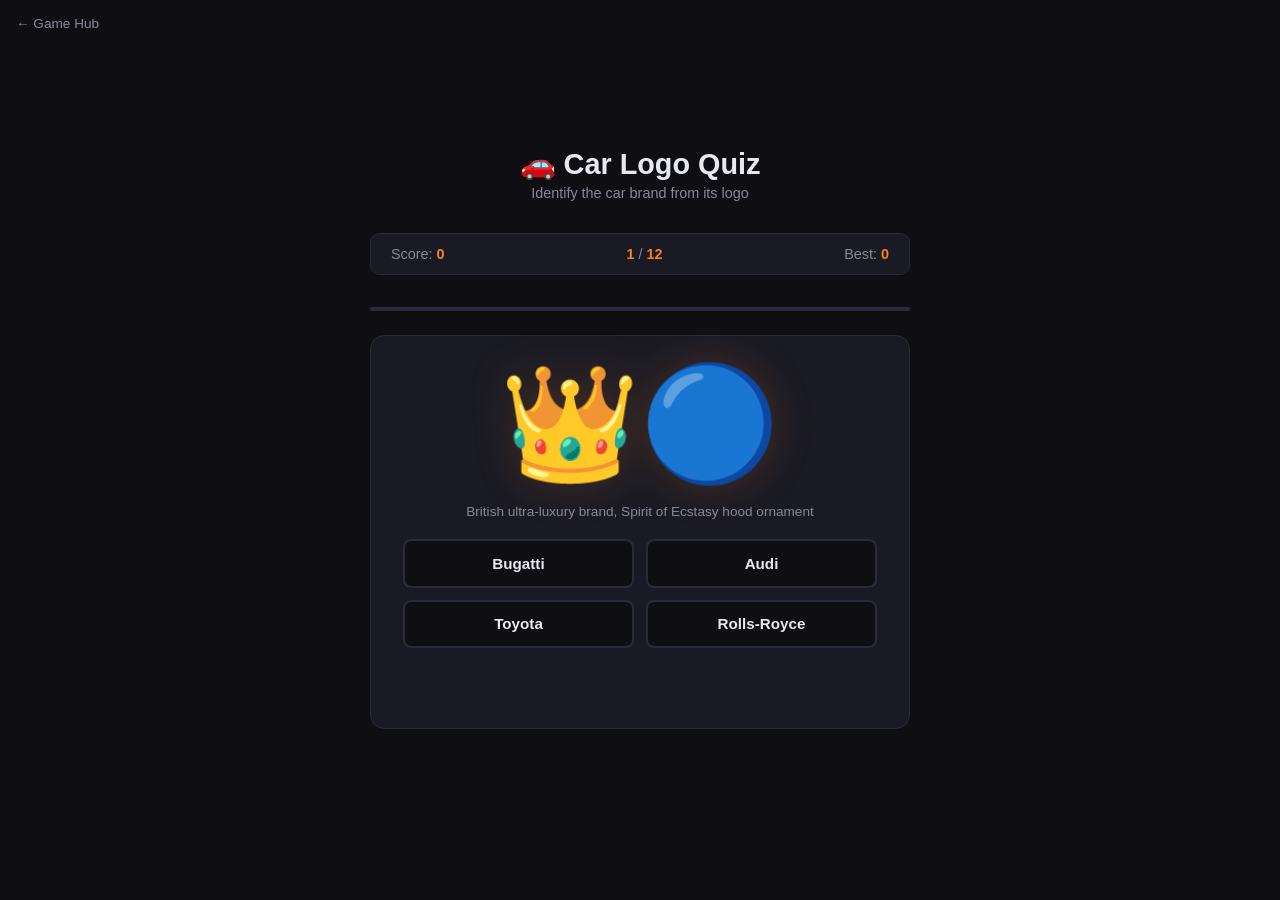
==== games/car-logo/public/index.html @ cc068f26 "Initial commit: game hub with 5 games + CI/CD" ====
<!DOCTYPE html>
<html lang="en">
<head>
  <meta charset="UTF-8" />
  <meta name="viewport" content="width=device-width, initial-scale=1.0" />
  <title>Car Logo Quiz</title>
  <style>
    *, *::before, *::after { box-sizing: border-box; margin: 0; padding: 0; }
    :root {
      --bg: #0f0f13; --surface: #1a1a24; --border: #2a2a3a;
      --accent: #f6821f; --text: #e8e8f0; --text-muted: #888899;
      --green: #22c55e; --red: #ef4444;
    }
    body { background: var(--bg); color: var(--text); font-family: -apple-system, BlinkMacSystemFont, "Segoe UI", Roboto, sans-serif; min-height: 100vh; display: flex; flex-direction: column; align-items: center; justify-content: center; padding: 1.5rem; }
    .back { position: fixed; top: 1rem; left: 1rem; color: var(--text-muted); text-decoration: none; font-size: 0.85rem; }
    .back:hover { color: var(--accent); }
    .game { width: 100%; max-width: 540px; text-align: center; }
    h1 { font-size: 1.8rem; font-weight: 800; margin-bottom: 0.25rem; }
    .subtitle { color: var(--text-muted); font-size: 0.9rem; margin-bottom: 2rem; }
    .score-bar { display: flex; justify-content: space-between; background: var(--surface); border: 1px solid var(--border); border-radius: 10px; padding: 0.75rem 1.25rem; margin-bottom: 2rem; font-size: 0.9rem; }
    .score-bar span { color: var(--text-muted); }
    .score-bar strong { color: var(--accent); }
    .card { background: var(--surface); border: 1px solid var(--border); border-radius: 14px; padding: 2rem; margin-bottom: 1.5rem; }
    .logo-box { font-size: 7rem; margin-bottom: 1.5rem; line-height: 1; user-select: none; filter: drop-shadow(0 0 20px rgba(246,130,31,0.2)); }
    .hint { font-size: 0.85rem; color: var(--text-muted); margin-bottom: 1.25rem; }
    .options { display: grid; grid-template-columns: 1fr 1fr; gap: 0.75rem; }
    .opt { background: var(--bg); border: 2px solid var(--border); border-radius: 8px; padding: 0.85rem; font-size: 0.95rem; font-weight: 600; cursor: pointer; transition: border-color 0.15s, background 0.15s, color 0.15s; color: var(--text); }
    .opt:hover:not(:disabled) { border-color: var(--accent); background: rgba(246,130,31,0.08); }
    .opt.correct { border-color: var(--green); background: rgba(34,197,94,0.12); color: var(--green); }
    .opt.wrong { border-color: var(--red); background: rgba(239,68,68,0.1); color: var(--red); }
    .opt:disabled { cursor: default; }
    .feedback { min-height: 2rem; font-size: 1rem; font-weight: 600; margin-top: 1rem; }
    .feedback.correct { color: var(--green); }
    .feedback.wrong { color: var(--red); }
    #game-over { display: none; }
    #game-over h2 { font-size: 2rem; margin-bottom: 0.5rem; }
    #game-over p { color: var(--text-muted); margin-bottom: 1.5rem; }
    #btn-restart { background: var(--accent); color: #fff; padding: 0.85rem 2rem; border-radius: 8px; border: none; font-size: 1rem; font-weight: 700; cursor: pointer; }
    .progress { height: 4px; background: var(--border); border-radius: 99px; margin-bottom: 1.5rem; }
    .progress-bar { height: 100%; background: var(--accent); border-radius: 99px; transition: width 0.3s ease; }
  </style>
</head>
<body>
  <a class="back" href="https://game-hub.kiishiogunbiyi.workers.dev">← Game Hub</a>

  <div class="game">
    <h1>🚗 Car Logo Quiz</h1>
    <p class="subtitle">Identify the car brand from its logo</p>

    <div class="score-bar">
      <span>Score: <strong id="score">0</strong></span>
      <span><strong id="qnum">1</strong> / <strong id="qtotal">12</strong></span>
      <span>Best: <strong id="best">0</strong></span>
    </div>

    <div class="progress"><div class="progress-bar" id="progress-bar" style="width:0%"></div></div>

    <div id="game-area">
      <div class="card">
        <div class="logo-box" id="logo"></div>
        <div class="hint" id="hint"></div>
        <div class="options" id="options"></div>
        <div class="feedback" id="feedback"></div>
      </div>
    </div>

    <div id="game-over">
      <h2>Quiz Done!</h2>
      <p id="final-score"></p>
      <button id="btn-restart">Play Again</button>
    </div>
  </div>

  <script>
    // Car logos represented as SVG-based Unicode + text combos
    // Using brand-appropriate emoji/text since we can't embed actual trademark logos
    const CARS = [
      { brand: "BMW", logo: "⚪🔵⚪", hint: "German luxury automaker known for the 'Ultimate Driving Machine'", founded: "1916, Germany" },
      { brand: "Ferrari", logo: "🐴🔴", hint: "Italian luxury sports car manufacturer, prancing horse emblem", founded: "1939, Italy" },
      { brand: "Lamborghini", logo: "🐂🟡", hint: "Italian supercar brand known for a raging bull symbol", founded: "1963, Italy" },
      { brand: "Porsche", logo: "🐴🖤", hint: "German sports car maker, horse on Stuttgart crest", founded: "1931, Germany" },
      { brand: "Ford", logo: "🔵〰️", hint: "American automaker, blue oval badge since 1927", founded: "1903, USA" },
      { brand: "Toyota", logo: "⭕⭕⭕", hint: "Japanese automaker with three overlapping ellipses logo", founded: "1937, Japan" },
      { brand: "Audi", logo: "⭕⭕⭕⭕", hint: "German brand with four interlocking rings representing four companies", founded: "1909, Germany" },
      { brand: "Mercedes-Benz", logo: "✨⭕", hint: "German luxury brand with the iconic three-pointed star", founded: "1926, Germany" },
      { brand: "Honda", logo: "🅗🔴", hint: "Japanese automaker, stylized H badge", founded: "1948, Japan" },
      { brand: "Chevrolet", logo: "➕🏁", hint: "American brand with a golden bowtie emblem", founded: "1911, USA" },
      { brand: "Rolls-Royce", logo: "👑🔵", hint: "British ultra-luxury brand, Spirit of Ecstasy hood ornament", founded: "1906, UK" },
      { brand: "Bugatti", logo: "🔴⚫🔷", hint: "French hypercar maker, oval badge with EB initials", founded: "1909, France" },
      { brand: "Tesla", logo: "⚡🔴", hint: "American EV maker, stylized T logo inspired by electric motor cross-section", founded: "2003, USA" },
      { brand: "Volkswagen", logo: "🔵V+W", hint: "German 'People's Car' brand, VW stacked in a circle", founded: "1937, Germany" },
      { brand: "Maserati", logo: "🔱🔵", hint: "Italian luxury brand with a trident symbol from Bologna's fountain", founded: "1914, Italy" },
      { brand: "Bentley", logo: "🅑🟤", hint: "British luxury brand, winged B badge", founded: "1919, UK" },
    ];

    const ROUND_SIZE = 12;
    let questions = [], current = 0, score = 0, best = parseInt(localStorage.getItem("car-best") || "0");

    function shuffle(arr) { return [...arr].sort(() => Math.random() - 0.5); }

    function getWrongOptions(correct, all) {
      return shuffle(all.filter(c => c.brand !== correct.brand)).slice(0, 3).map(c => c.brand);
    }

    function startGame() {
      questions = shuffle(CARS).slice(0, ROUND_SIZE);
      current = 0; score = 0;
      document.getElementById("qtotal").textContent = ROUND_SIZE;
      document.getElementById("best").textContent = best;
      document.getElementById("game-over").style.display = "none";
      document.getElementById("game-area").style.display = "block";
      loadQuestion();
    }

    function loadQuestion() {
      const q = questions[current];
      document.getElementById("qnum").textContent = current + 1;
      document.getElementById("score").textContent = score;
      document.getElementById("logo").textContent = q.logo;
      document.getElementById("hint").textContent = q.hint;
      document.getElementById("feedback").textContent = "";
      document.getElementById("feedback").className = "feedback";
      document.getElementById("progress-bar").style.width = `${(current / ROUND_SIZE) * 100}%`;

      const opts = shuffle([q.brand, ...getWrongOptions(q, CARS)]);
      const container = document.getElementById("options");
      container.innerHTML = "";
      opts.forEach(opt => {
        const btn = document.createElement("button");
        btn.className = "opt";
        btn.textContent = opt;
        btn.addEventListener("click", () => answer(btn, opt, q.brand));
        container.appendChild(btn);
      });
    }

    function answer(btn, chosen, correct) {
      document.querySelectorAll(".opt").forEach(b => b.disabled = true);
      const fb = document.getElementById("feedback");
      if (chosen === correct) {
        btn.classList.add("correct");
        score += 10;
        fb.textContent = "Correct!";
        fb.className = "feedback correct";
      } else {
        btn.classList.add("wrong");
        document.querySelectorAll(".opt").forEach(b => {
          if (b.textContent === correct) b.classList.add("correct");
        });
        fb.textContent = `Wrong. It's ${correct}.`;
        fb.className = "feedback wrong";
      }
      document.getElementById("score").textContent = score;
      setTimeout(next, 1600);
    }

    function next() {
      current++;
      if (current >= questions.length) {
        if (score > best) { best = score; localStorage.setItem("car-best", best); }
        document.getElementById("game-area").style.display = "none";
        document.getElementById("game-over").style.display = "block";
        document.getElementById("final-score").textContent = `You scored ${score} / ${ROUND_SIZE * 10}`;
        document.getElementById("progress-bar").style.width = "100%";
      } else {
        loadQuestion();
      }
    }

    document.getElementById("btn-restart").addEventListener("click", startGame);
    startGame();
  </script>
</body>
</html>
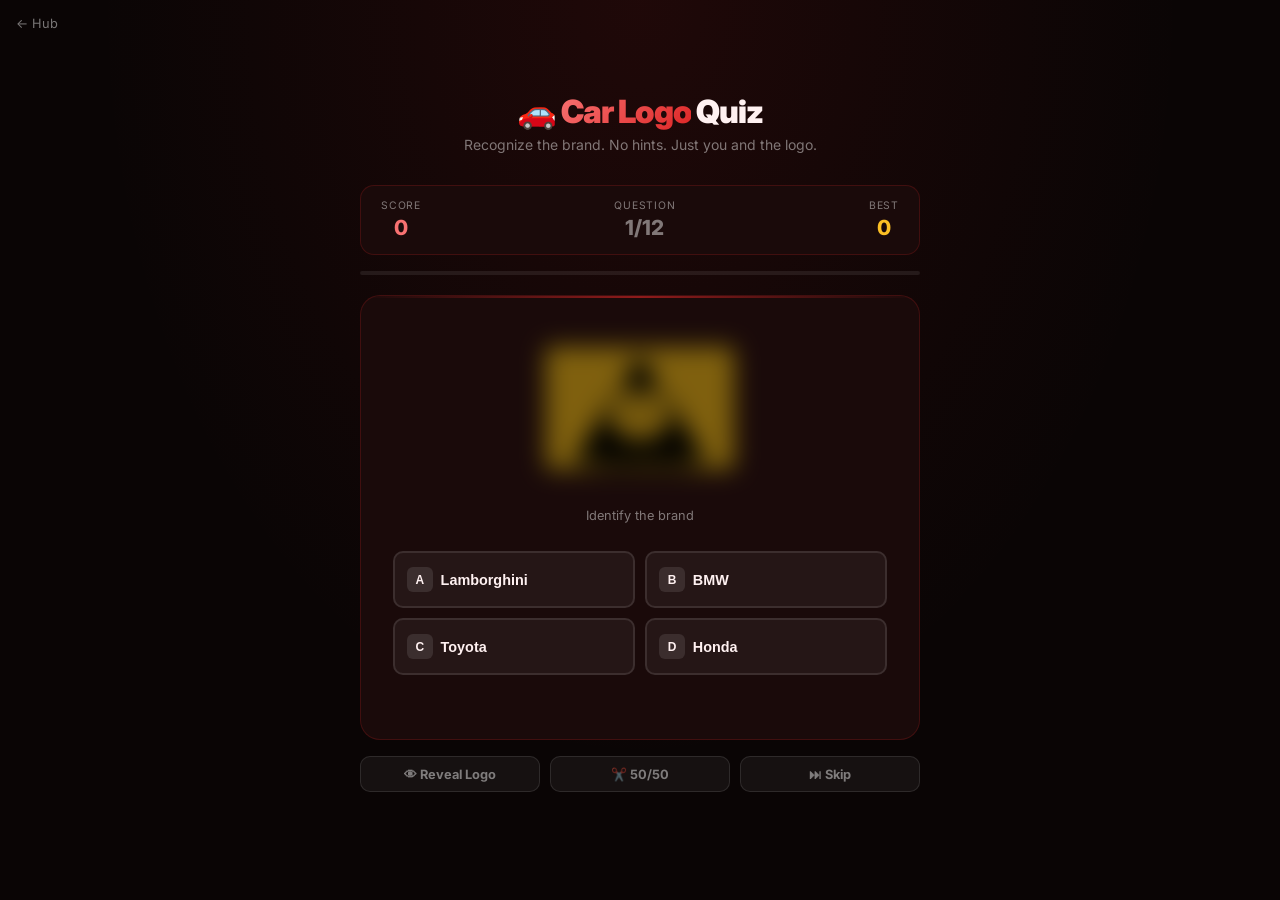
==== commit b764fce6: "Rebuild all games: vibrant themes, sounds, animations, personality" ====
--- a/games/car-logo/public/index.html
+++ b/games/car-logo/public/index.html
@@ -5,170 +5,572 @@
   <meta name="viewport" content="width=device-width, initial-scale=1.0" />
   <title>Car Logo Quiz</title>
   <style>
+    @import url('https://fonts.googleapis.com/css2?family=Inter:wght@400;600;700;900&display=swap');
     *, *::before, *::after { box-sizing: border-box; margin: 0; padding: 0; }
     :root {
-      --bg: #0f0f13; --surface: #1a1a24; --border: #2a2a3a;
-      --accent: #f6821f; --text: #e8e8f0; --text-muted: #888899;
-      --green: #22c55e; --red: #ef4444;
-    }
-    body { background: var(--bg); color: var(--text); font-family: -apple-system, BlinkMacSystemFont, "Segoe UI", Roboto, sans-serif; min-height: 100vh; display: flex; flex-direction: column; align-items: center; justify-content: center; padding: 1.5rem; }
-    .back { position: fixed; top: 1rem; left: 1rem; color: var(--text-muted); text-decoration: none; font-size: 0.85rem; }
-    .back:hover { color: var(--accent); }
-    .game { width: 100%; max-width: 540px; text-align: center; }
-    h1 { font-size: 1.8rem; font-weight: 800; margin-bottom: 0.25rem; }
-    .subtitle { color: var(--text-muted); font-size: 0.9rem; margin-bottom: 2rem; }
-    .score-bar { display: flex; justify-content: space-between; background: var(--surface); border: 1px solid var(--border); border-radius: 10px; padding: 0.75rem 1.25rem; margin-bottom: 2rem; font-size: 0.9rem; }
-    .score-bar span { color: var(--text-muted); }
-    .score-bar strong { color: var(--accent); }
-    .card { background: var(--surface); border: 1px solid var(--border); border-radius: 14px; padding: 2rem; margin-bottom: 1.5rem; }
-    .logo-box { font-size: 7rem; margin-bottom: 1.5rem; line-height: 1; user-select: none; filter: drop-shadow(0 0 20px rgba(246,130,31,0.2)); }
-    .hint { font-size: 0.85rem; color: var(--text-muted); margin-bottom: 1.25rem; }
-    .options { display: grid; grid-template-columns: 1fr 1fr; gap: 0.75rem; }
-    .opt { background: var(--bg); border: 2px solid var(--border); border-radius: 8px; padding: 0.85rem; font-size: 0.95rem; font-weight: 600; cursor: pointer; transition: border-color 0.15s, background 0.15s, color 0.15s; color: var(--text); }
-    .opt:hover:not(:disabled) { border-color: var(--accent); background: rgba(246,130,31,0.08); }
-    .opt.correct { border-color: var(--green); background: rgba(34,197,94,0.12); color: var(--green); }
-    .opt.wrong { border-color: var(--red); background: rgba(239,68,68,0.1); color: var(--red); }
-    .opt:disabled { cursor: default; }
-    .feedback { min-height: 2rem; font-size: 1rem; font-weight: 600; margin-top: 1rem; }
-    .feedback.correct { color: var(--green); }
-    .feedback.wrong { color: var(--red); }
-    #game-over { display: none; }
-    #game-over h2 { font-size: 2rem; margin-bottom: 0.5rem; }
-    #game-over p { color: var(--text-muted); margin-bottom: 1.5rem; }
-    #btn-restart { background: var(--accent); color: #fff; padding: 0.85rem 2rem; border-radius: 8px; border: none; font-size: 1rem; font-weight: 700; cursor: pointer; }
-    .progress { height: 4px; background: var(--border); border-radius: 99px; margin-bottom: 1.5rem; }
-    .progress-bar { height: 100%; background: var(--accent); border-radius: 99px; transition: width 0.3s ease; }
+      --bg: #0a0505; --surface: #1a0a0a; --border: rgba(220,38,38,0.2);
+      --accent: #dc2626; --accent2: #f87171;
+      --text: #fff1f1; --muted: rgba(255,255,255,0.45);
+      --green: #22c55e; --red: #f43f5e; --yellow: #fbbf24;
+    }
+    body {
+      background: var(--bg);
+      color: var(--text);
+      font-family: 'Inter', sans-serif;
+      min-height: 100vh;
+      display: flex; flex-direction: column; align-items: center; justify-content: center;
+      padding: 1.5rem;
+      background-image: radial-gradient(ellipse at top, rgba(220,38,38,0.1) 0%, transparent 60%);
+    }
+    .back { position:fixed;top:1rem;left:1rem;color:var(--muted);text-decoration:none;font-size:0.8rem;transition:color 0.15s; }
+    .back:hover { color:var(--accent2); }
+
+    .game { width:100%; max-width:560px; }
+    .header { text-align:center; margin-bottom:2rem; }
+    .header h1 { font-size:2rem; font-weight:900; letter-spacing:-0.03em; }
+    .header h1 span { background:linear-gradient(135deg,#f87171,#dc2626); -webkit-background-clip:text; -webkit-text-fill-color:transparent; background-clip:text; }
+    .header p { color:var(--muted); font-size:0.875rem; margin-top:0.3rem; }
+
+    .hud {
+      display:flex; justify-content:space-between;
+      background:var(--surface); border:1px solid var(--border);
+      border-radius:14px; padding:0.85rem 1.25rem; margin-bottom:1rem;
+    }
+    .hud-item { text-align:center; }
+    .hud-label { font-size:0.65rem; text-transform:uppercase; letter-spacing:0.08em; color:var(--muted); margin-bottom:0.2rem; }
+    .hud-val { font-size:1.3rem; font-weight:800; }
+
+    .progress-wrap { height:4px; background:rgba(255,255,255,0.08); border-radius:99px; margin-bottom:1.25rem; overflow:hidden; }
+    .progress-fill { height:100%; background:linear-gradient(90deg,var(--accent),#f97316); border-radius:99px; transition:width 0.4s ease; }
+
+    /* Logo card */
+    .logo-card {
+      background:var(--surface); border:1px solid var(--border);
+      border-radius:20px; padding:2rem; margin-bottom:1rem;
+      position:relative; overflow:hidden;
+      transition:border-color 0.3s;
+    }
+    .logo-card::before {
+      content:''; position:absolute; top:0;left:0;right:0;height:2px;
+      background:linear-gradient(90deg,transparent,var(--accent),transparent); opacity:0.6;
+    }
+    .logo-card.correct-flash { animation:cFlash 0.5s ease; border-color:var(--green); }
+    .logo-card.wrong-flash { animation:shake 0.45s cubic-bezier(0.36,0.07,0.19,0.97); border-color:var(--red); }
+    @keyframes cFlash { 0%{background:var(--surface)} 40%{background:rgba(34,197,94,0.15)} 100%{background:var(--surface)} }
+    @keyframes shake { 0%,100%{transform:translateX(0)} 15%{transform:translateX(-8px)} 30%{transform:translateX(8px)} 45%{transform:translateX(-6px)} 60%{transform:translateX(6px)} 75%{transform:translateX(-3px)} 90%{transform:translateX(3px)} }
+
+    .logo-display {
+      display:flex; align-items:center; justify-content:center;
+      height:160px; margin-bottom:1.25rem;
+    }
+    .logo-display svg { width:auto; height:100%; max-width:200px; transition:filter 0.3s; }
+    .logo-display.blurred svg { filter:blur(12px) brightness(0.6); }
+
+    .brand-hint { text-align:center; font-size:0.8rem; color:var(--muted); margin-bottom:1.5rem; min-height:1.2rem; }
+
+    .options { display:grid; grid-template-columns:1fr 1fr; gap:0.65rem; }
+    .opt {
+      background:rgba(255,255,255,0.05); border:2px solid rgba(255,255,255,0.1);
+      border-radius:10px; padding:0.85rem 0.75rem;
+      font-size:0.9rem; font-weight:700;
+      cursor:pointer; color:var(--text);
+      transition:all 0.15s; text-align:left;
+      display:flex; align-items:center; gap:0.5rem;
+    }
+    .opt:hover:not(:disabled) { border-color:var(--accent); background:rgba(220,38,38,0.1); transform:translateY(-1px); }
+    .opt.correct { border-color:var(--green); background:rgba(34,197,94,0.12); color:var(--green); animation:popIn 0.25s cubic-bezier(0.34,1.56,0.64,1); }
+    .opt.wrong { border-color:var(--red); background:rgba(244,63,94,0.1); color:var(--red); }
+    .opt:disabled { cursor:default; }
+    .opt-letter { width:1.6rem; height:1.6rem; border-radius:6px; background:rgba(255,255,255,0.1); display:flex; align-items:center; justify-content:center; font-size:0.75rem; font-weight:800; flex-shrink:0; }
+    @keyframes popIn { 0%{transform:scale(0.9)} 100%{transform:scale(1)} }
+
+    .feedback { min-height:2rem; text-align:center; font-size:0.9rem; font-weight:700; padding:0.5rem 0; }
+    .feedback.good { color:var(--green); }
+    .feedback.bad { color:var(--red); }
+
+    /* lifelines */
+    .lifelines { display:flex; gap:0.65rem; margin-bottom:1rem; }
+    .lifeline-btn {
+      flex:1; padding:0.6rem; border-radius:10px;
+      border:1px solid rgba(255,255,255,0.1); background:rgba(255,255,255,0.05);
+      color:var(--muted); font-size:0.8rem; font-weight:700; cursor:pointer;
+      transition:all 0.15s; font-family:'Inter',sans-serif;
+    }
+    .lifeline-btn:hover:not(:disabled) { border-color:rgba(255,255,255,0.3); color:var(--text); }
+    .lifeline-btn:disabled { opacity:0.35; cursor:default; }
+
+    /* game over */
+    #screen-over { display:none; text-align:center; }
+    .over-emoji { font-size:4rem; margin-bottom:0.75rem; animation:popIn 0.4s cubic-bezier(0.34,1.56,0.64,1); }
+    .over-title { font-size:2.2rem; font-weight:900; letter-spacing:-0.03em; margin-bottom:0.5rem; }
+    .over-sub { color:var(--muted); margin-bottom:2rem; font-size:0.9rem; }
+    .result-chips { display:flex; gap:0.75rem; justify-content:center; margin-bottom:2rem; }
+    .chip { background:var(--surface); border:1px solid var(--border); border-radius:12px; padding:1rem 1.5rem; text-align:center; }
+    .chip-val { font-size:2rem; font-weight:900; color:var(--accent2); }
+    .chip-label { font-size:0.7rem; color:var(--muted); text-transform:uppercase; letter-spacing:0.07em; margin-top:0.2rem; }
+    .btn-row { display:flex; gap:0.75rem; max-width:320px; margin:0 auto; }
+    .btn { flex:1; padding:0.9rem; border-radius:10px; border:none; font-size:0.9rem; font-weight:700; cursor:pointer; font-family:'Inter',sans-serif; transition:all 0.15s; }
+    .btn-primary { background:linear-gradient(135deg,#b91c1c,#dc2626); color:#fff; }
+    .btn-primary:hover { box-shadow:0 4px 20px rgba(220,38,38,0.5); }
+    .btn-secondary { background:rgba(255,255,255,0.07); color:var(--muted); border:1px solid rgba(255,255,255,0.1); }
+
+    #confetti-canvas { position:fixed; inset:0; pointer-events:none; z-index:100; }
   </style>
 </head>
 <body>
-  <a class="back" href="https://game-hub.kiishiogunbiyi.workers.dev">← Game Hub</a>
+  <a class="back" href="https://game-hub.kiishiogunbiyi.workers.dev">← Hub</a>
+  <canvas id="confetti-canvas"></canvas>
 
   <div class="game">
-    <h1>🚗 Car Logo Quiz</h1>
-    <p class="subtitle">Identify the car brand from its logo</p>
-
-    <div class="score-bar">
-      <span>Score: <strong id="score">0</strong></span>
-      <span><strong id="qnum">1</strong> / <strong id="qtotal">12</strong></span>
-      <span>Best: <strong id="best">0</strong></span>
+    <div class="header">
+      <h1>🚗 <span>Car Logo</span> Quiz</h1>
+      <p>Recognize the brand. No hints. Just you and the logo.</p>
     </div>
 
-    <div class="progress"><div class="progress-bar" id="progress-bar" style="width:0%"></div></div>
-
-    <div id="game-area">
-      <div class="card">
-        <div class="logo-box" id="logo"></div>
-        <div class="hint" id="hint"></div>
+    <div id="screen-game">
+      <div class="hud">
+        <div class="hud-item"><div class="hud-label">Score</div><div class="hud-val" id="score" style="color:#f87171">0</div></div>
+        <div class="hud-item"><div class="hud-label">Question</div><div class="hud-val" id="qnum" style="color:var(--muted)">1/12</div></div>
+        <div class="hud-item"><div class="hud-label">Best</div><div class="hud-val" id="best" style="color:var(--yellow)">0</div></div>
+      </div>
+
+      <div class="progress-wrap"><div class="progress-fill" id="prog" style="width:0%"></div></div>
+
+      <div class="logo-card" id="logo-card">
+        <div class="logo-display blurred" id="logo-display"></div>
+        <div class="brand-hint" id="brand-hint">Identify the brand</div>
         <div class="options" id="options"></div>
         <div class="feedback" id="feedback"></div>
       </div>
+
+      <div class="lifelines">
+        <button class="lifeline-btn" id="ll-reveal">👁 Reveal Logo</button>
+        <button class="lifeline-btn" id="ll-fifty">✂️ 50/50</button>
+        <button class="lifeline-btn" id="ll-skip">⏭ Skip</button>
+      </div>
     </div>
 
-    <div id="game-over">
-      <h2>Quiz Done!</h2>
-      <p id="final-score"></p>
-      <button id="btn-restart">Play Again</button>
+    <div id="screen-over">
+      <div class="over-emoji" id="over-emoji">🏁</div>
+      <div class="over-title" id="over-title">Race over!</div>
+      <div class="over-sub" id="over-sub"></div>
+      <div class="result-chips">
+        <div class="chip"><div class="chip-val" id="res-score">0</div><div class="chip-label">Score</div></div>
+        <div class="chip"><div class="chip-val" id="res-correct">0</div><div class="chip-label">Correct</div></div>
+        <div class="chip"><div class="chip-val" id="res-best">0</div><div class="chip-label">Best</div></div>
+      </div>
+      <div class="btn-row">
+        <button class="btn btn-secondary" onclick="location.href='https://game-hub.kiishiogunbiyi.workers.dev'">← Hub</button>
+        <button class="btn btn-primary" id="btn-restart">Play Again</button>
+      </div>
     </div>
   </div>
 
-  <script>
-    // Car logos represented as SVG-based Unicode + text combos
-    // Using brand-appropriate emoji/text since we can't embed actual trademark logos
-    const CARS = [
-      { brand: "BMW", logo: "⚪🔵⚪", hint: "German luxury automaker known for the 'Ultimate Driving Machine'", founded: "1916, Germany" },
-      { brand: "Ferrari", logo: "🐴🔴", hint: "Italian luxury sports car manufacturer, prancing horse emblem", founded: "1939, Italy" },
-      { brand: "Lamborghini", logo: "🐂🟡", hint: "Italian supercar brand known for a raging bull symbol", founded: "1963, Italy" },
-      { brand: "Porsche", logo: "🐴🖤", hint: "German sports car maker, horse on Stuttgart crest", founded: "1931, Germany" },
-      { brand: "Ford", logo: "🔵〰️", hint: "American automaker, blue oval badge since 1927", founded: "1903, USA" },
-      { brand: "Toyota", logo: "⭕⭕⭕", hint: "Japanese automaker with three overlapping ellipses logo", founded: "1937, Japan" },
-      { brand: "Audi", logo: "⭕⭕⭕⭕", hint: "German brand with four interlocking rings representing four companies", founded: "1909, Germany" },
-      { brand: "Mercedes-Benz", logo: "✨⭕", hint: "German luxury brand with the iconic three-pointed star", founded: "1926, Germany" },
-      { brand: "Honda", logo: "🅗🔴", hint: "Japanese automaker, stylized H badge", founded: "1948, Japan" },
-      { brand: "Chevrolet", logo: "➕🏁", hint: "American brand with a golden bowtie emblem", founded: "1911, USA" },
-      { brand: "Rolls-Royce", logo: "👑🔵", hint: "British ultra-luxury brand, Spirit of Ecstasy hood ornament", founded: "1906, UK" },
-      { brand: "Bugatti", logo: "🔴⚫🔷", hint: "French hypercar maker, oval badge with EB initials", founded: "1909, France" },
-      { brand: "Tesla", logo: "⚡🔴", hint: "American EV maker, stylized T logo inspired by electric motor cross-section", founded: "2003, USA" },
-      { brand: "Volkswagen", logo: "🔵V+W", hint: "German 'People's Car' brand, VW stacked in a circle", founded: "1937, Germany" },
-      { brand: "Maserati", logo: "🔱🔵", hint: "Italian luxury brand with a trident symbol from Bologna's fountain", founded: "1914, Italy" },
-      { brand: "Bentley", logo: "🅑🟤", hint: "British luxury brand, winged B badge", founded: "1919, UK" },
-    ];
-
-    const ROUND_SIZE = 12;
-    let questions = [], current = 0, score = 0, best = parseInt(localStorage.getItem("car-best") || "0");
-
-    function shuffle(arr) { return [...arr].sort(() => Math.random() - 0.5); }
-
-    function getWrongOptions(correct, all) {
-      return shuffle(all.filter(c => c.brand !== correct.brand)).slice(0, 3).map(c => c.brand);
-    }
-
-    function startGame() {
-      questions = shuffle(CARS).slice(0, ROUND_SIZE);
-      current = 0; score = 0;
-      document.getElementById("qtotal").textContent = ROUND_SIZE;
-      document.getElementById("best").textContent = best;
-      document.getElementById("game-over").style.display = "none";
-      document.getElementById("game-area").style.display = "block";
-      loadQuestion();
-    }
-
-    function loadQuestion() {
-      const q = questions[current];
-      document.getElementById("qnum").textContent = current + 1;
-      document.getElementById("score").textContent = score;
-      document.getElementById("logo").textContent = q.logo;
-      document.getElementById("hint").textContent = q.hint;
-      document.getElementById("feedback").textContent = "";
-      document.getElementById("feedback").className = "feedback";
-      document.getElementById("progress-bar").style.width = `${(current / ROUND_SIZE) * 100}%`;
-
-      const opts = shuffle([q.brand, ...getWrongOptions(q, CARS)]);
-      const container = document.getElementById("options");
-      container.innerHTML = "";
-      opts.forEach(opt => {
-        const btn = document.createElement("button");
-        btn.className = "opt";
-        btn.textContent = opt;
-        btn.addEventListener("click", () => answer(btn, opt, q.brand));
-        container.appendChild(btn);
-      });
-    }
-
-    function answer(btn, chosen, correct) {
-      document.querySelectorAll(".opt").forEach(b => b.disabled = true);
-      const fb = document.getElementById("feedback");
-      if (chosen === correct) {
-        btn.classList.add("correct");
-        score += 10;
-        fb.textContent = "Correct!";
-        fb.className = "feedback correct";
-      } else {
-        btn.classList.add("wrong");
-        document.querySelectorAll(".opt").forEach(b => {
-          if (b.textContent === correct) b.classList.add("correct");
-        });
-        fb.textContent = `Wrong. It's ${correct}.`;
-        fb.className = "feedback wrong";
-      }
-      document.getElementById("score").textContent = score;
-      setTimeout(next, 1600);
-    }
-
-    function next() {
-      current++;
-      if (current >= questions.length) {
-        if (score > best) { best = score; localStorage.setItem("car-best", best); }
-        document.getElementById("game-area").style.display = "none";
-        document.getElementById("game-over").style.display = "block";
-        document.getElementById("final-score").textContent = `You scored ${score} / ${ROUND_SIZE * 10}`;
-        document.getElementById("progress-bar").style.width = "100%";
-      } else {
-        loadQuestion();
-      }
-    }
-
-    document.getElementById("btn-restart").addEventListener("click", startGame);
-    startGame();
-  </script>
+<script>
+// ── AUDIO ──────────────────────────────────────────────────────────────────
+const AC = new (window.AudioContext || window.webkitAudioContext)();
+function playTone(f,t,d,v=0.3,delay=0){const o=AC.createOscillator(),g=AC.createGain();o.connect(g);g.connect(AC.destination);o.type=t;o.frequency.value=f;g.gain.setValueAtTime(v,AC.currentTime+delay);g.gain.exponentialRampToValueAtTime(0.001,AC.currentTime+delay+d);o.start(AC.currentTime+delay);o.stop(AC.currentTime+delay+d+0.05);}
+function sfxCorrect(){playTone(523,'sine',0.1,0.3);playTone(659,'sine',0.1,0.3,0.1);playTone(784,'sine',0.18,0.3,0.2);}
+function sfxWrong(){playTone(200,'sawtooth',0.15,0.25);playTone(150,'sawtooth',0.2,0.2,0.15);}
+function sfxWin(){[523,659,784,1047].forEach((f,i)=>playTone(f,'sine',0.15,0.25,i*0.1));}
+
+// ── CONFETTI ───────────────────────────────────────────────────────────────
+const canvas=document.getElementById('confetti-canvas');const ctx=canvas.getContext('2d');let particles=[];
+function launchConfetti(){canvas.width=window.innerWidth;canvas.height=window.innerHeight;for(let i=0;i<120;i++){particles.push({x:Math.random()*canvas.width,y:-10,vx:(Math.random()-0.5)*6,vy:Math.random()*4+2,w:Math.random()*10+4,h:Math.random()*5+3,rot:Math.random()*360,vr:(Math.random()-0.5)*8,color:['#dc2626','#f87171','#22c55e','#fbbf24','#38bdf8','#a78bfa'][Math.floor(Math.random()*6)],alpha:1});}requestAnimationFrame(animateConfetti);}
+function animateConfetti(){ctx.clearRect(0,0,canvas.width,canvas.height);particles=particles.filter(p=>p.alpha>0.05);particles.forEach(p=>{p.x+=p.vx;p.y+=p.vy;p.rot+=p.vr;if(p.y>canvas.height*0.7)p.alpha-=0.02;ctx.save();ctx.translate(p.x,p.y);ctx.rotate(p.rot*Math.PI/180);ctx.globalAlpha=p.alpha;ctx.fillStyle=p.color;ctx.fillRect(-p.w/2,-p.h/2,p.w,p.h);ctx.restore();});if(particles.length)requestAnimationFrame(animateConfetti);}
+
+// ── CAR LOGOS (inline SVG) ──────────────────────────────────────────────────
+const CARS = [
+  {
+    brand: "BMW",
+    hint: "German luxury automaker — 'Bayerische Motoren Werke'",
+    founded: "1916, Munich",
+    svg: `<svg viewBox="0 0 100 100" xmlns="http://www.w3.org/2000/svg">
+      <circle cx="50" cy="50" r="48" fill="#fff" stroke="#1c1c1c" stroke-width="3"/>
+      <circle cx="50" cy="50" r="40" fill="#1c1c1c"/>
+      <path d="M50 10 A40 40 0 0 1 90 50 L50 50 Z" fill="#fff"/>
+      <path d="M50 50 A40 40 0 0 1 10 50 L50 50 Z" fill="#fff"/>
+      <path d="M50 10 A40 40 0 0 1 90 50 L50 50 Z" fill="#0166b2"/>
+      <path d="M50 90 A40 40 0 0 1 10 50 L50 50 Z" fill="#0166b2"/>
+      <circle cx="50" cy="50" r="16" fill="#1c1c1c" stroke="#fff" stroke-width="2"/>
+      <text x="50" y="55" text-anchor="middle" font-family="Arial" font-weight="900" font-size="11" fill="#fff">BMW</text>
+    </svg>`
+  },
+  {
+    brand: "Ferrari",
+    hint: "Italian supercar brand — prancing horse on yellow shield",
+    founded: "1939, Maranello",
+    svg: `<svg viewBox="0 0 100 120" xmlns="http://www.w3.org/2000/svg">
+      <rect x="5" y="5" width="90" height="110" rx="8" fill="#d62f22"/>
+      <rect x="5" y="5" width="90" height="30" rx="8" fill="#FFCC00"/>
+      <rect x="5" y="25" width="90" height="10" fill="#FFCC00"/>
+      <text x="50" y="28" text-anchor="middle" font-family="Arial" font-weight="900" font-size="14" fill="#000">FERRARI</text>
+      <!-- Horse body -->
+      <path d="M50 50 C40 48 35 55 36 62 C37 68 42 70 46 68 C44 72 42 80 45 85 C47 88 53 88 55 85 C58 80 56 72 54 68 C58 70 63 68 64 62 C65 55 60 48 50 50Z" fill="#000"/>
+      <!-- Horse legs -->
+      <line x1="44" y1="82" x2="42" y2="95" stroke="#000" stroke-width="3" stroke-linecap="round"/>
+      <line x1="48" y1="84" x2="47" y2="97" stroke="#000" stroke-width="3" stroke-linecap="round"/>
+      <line x1="52" y1="84" x2="53" y2="97" stroke="#000" stroke-width="3" stroke-linecap="round"/>
+      <line x1="56" y1="82" x2="58" y2="95" stroke="#000" stroke-width="3" stroke-linecap="round"/>
+      <!-- Horse head/neck -->
+      <ellipse cx="50" cy="45" rx="7" ry="9" fill="#000"/>
+      <ellipse cx="54" cy="38" rx="4" ry="6" fill="#000" transform="rotate(-15 54 38)"/>
+    </svg>`
+  },
+  {
+    brand: "Lamborghini",
+    hint: "Italian supercar — raging bull badge",
+    founded: "1963, Sant'Agata Bolognese",
+    svg: `<svg viewBox="0 0 120 80" xmlns="http://www.w3.org/2000/svg">
+      <rect x="2" y="2" width="116" height="76" rx="4" fill="#D4A017" stroke="#000" stroke-width="2"/>
+      <polygon points="60,8 100,72 20,72" fill="#000"/>
+      <!-- Bull silhouette -->
+      <ellipse cx="60" cy="45" rx="18" ry="14" fill="#D4A017"/>
+      <ellipse cx="60" cy="38" rx="10" ry="8" fill="#D4A017"/>
+      <!-- horns -->
+      <path d="M50 36 C44 28 42 22 46 20 C48 19 50 22 52 30Z" fill="#D4A017"/>
+      <path d="M70 36 C76 28 78 22 74 20 C72 19 70 22 68 30Z" fill="#D4A017"/>
+      <!-- eyes -->
+      <circle cx="56" cy="37" r="2" fill="#D4A017"/>
+      <circle cx="64" cy="37" r="2" fill="#D4A017"/>
+      <!-- nose -->
+      <ellipse cx="60" cy="42" rx="5" ry="3.5" fill="#8B6914"/>
+      <circle cx="58" cy="42" r="1.5" fill="#4a3800"/>
+      <circle cx="62" cy="42" r="1.5" fill="#4a3800"/>
+      <text x="60" y="76" text-anchor="middle" font-family="Arial" font-weight="900" font-size="8" fill="#000">LAMBORGHINI</text>
+    </svg>`
+  },
+  {
+    brand: "Mercedes-Benz",
+    hint: "German luxury brand — three-pointed star in a circle",
+    founded: "1926, Stuttgart",
+    svg: `<svg viewBox="0 0 100 100" xmlns="http://www.w3.org/2000/svg">
+      <circle cx="50" cy="50" r="46" fill="#fff" stroke="#c0c0c0" stroke-width="2"/>
+      <circle cx="50" cy="50" r="40" fill="#fff" stroke="#888" stroke-width="1.5"/>
+      <!-- 3-pointed star -->
+      <polygon points="50,12 56,42 88,50 56,58 50,88 44,58 12,50 44,42" fill="#1c1c1c"/>
+      <!-- refine to 3 points -->
+      <path d="M50 14 L54 44 L80 60 L50 50 L20 60 L46 44 Z" fill="#1c1c1c"/>
+      <path d="M50 14 L50 50 M80 60 L50 50 M20 60 L50 50" stroke="#1c1c1c" stroke-width="6" stroke-linecap="round"/>
+      <circle cx="50" cy="50" r="6" fill="#fff" stroke="#1c1c1c" stroke-width="2"/>
+    </svg>`
+  },
+  {
+    brand: "Toyota",
+    hint: "Japanese giant — three overlapping ellipses",
+    founded: "1937, Japan",
+    svg: `<svg viewBox="0 0 160 80" xmlns="http://www.w3.org/2000/svg">
+      <rect width="160" height="80" fill="#EB0A1E"/>
+      <!-- Outer ellipse (body) -->
+      <ellipse cx="80" cy="40" rx="55" ry="28" fill="none" stroke="#fff" stroke-width="5"/>
+      <!-- Inner ellipse (crosspiece) -->
+      <ellipse cx="80" cy="40" rx="33" ry="16" fill="none" stroke="#fff" stroke-width="5"/>
+      <!-- Vertical ellipse -->
+      <ellipse cx="80" cy="40" rx="14" ry="28" fill="none" stroke="#fff" stroke-width="5"/>
+    </svg>`
+  },
+  {
+    brand: "Audi",
+    hint: "German brand — four interlocking rings representing four companies",
+    founded: "1909, Germany",
+    svg: `<svg viewBox="0 0 200 70" xmlns="http://www.w3.org/2000/svg">
+      <rect width="200" height="70" fill="#1c1c1c"/>
+      <circle cx="40" cy="35" r="25" fill="none" stroke="#fff" stroke-width="5"/>
+      <circle cx="80" cy="35" r="25" fill="none" stroke="#fff" stroke-width="5"/>
+      <circle cx="120" cy="35" r="25" fill="none" stroke="#fff" stroke-width="5"/>
+      <circle cx="160" cy="35" r="25" fill="none" stroke="#fff" stroke-width="5"/>
+    </svg>`
+  },
+  {
+    brand: "Porsche",
+    hint: "German sports car — horse on a striped crest",
+    founded: "1931, Stuttgart",
+    svg: `<svg viewBox="0 0 100 120" xmlns="http://www.w3.org/2000/svg">
+      <!-- Shield shape -->
+      <path d="M10 10 H90 V80 L50 115 L10 80 Z" fill="#1c1c1c" stroke="#c8a951" stroke-width="2"/>
+      <!-- Top band -->
+      <rect x="10" y="10" width="80" height="22" fill="#c8a951"/>
+      <!-- Left/right black bands -->
+      <rect x="10" y="32" width="20" height="28" fill="#1c1c1c"/>
+      <rect x="70" y="32" width="20" height="28" fill="#1c1c1c"/>
+      <!-- Center shield with antlers -->
+      <rect x="30" y="32" width="40" height="48" rx="3" fill="#c8a951"/>
+      <!-- Horse silhouette (simple) -->
+      <path d="M50 42 C45 40 40 45 41 52 C42 57 46 59 49 57 L48 68 L52 68 L51 57 C54 59 58 57 59 52 C60 45 55 40 50 42Z" fill="#1c1c1c"/>
+      <text x="50" y="110" text-anchor="middle" font-family="Arial" font-weight="900" font-size="9" fill="#c8a951">PORSCHE</text>
+    </svg>`
+  },
+  {
+    brand: "Ford",
+    hint: "American icon — blue oval, script lettering since 1927",
+    founded: "1903, Detroit",
+    svg: `<svg viewBox="0 0 160 80" xmlns="http://www.w3.org/2000/svg">
+      <ellipse cx="80" cy="40" rx="75" ry="36" fill="#003591"/>
+      <ellipse cx="80" cy="40" rx="68" ry="29" fill="none" stroke="#fff" stroke-width="2"/>
+      <text x="80" y="52" text-anchor="middle" font-family="Georgia, serif" font-style="italic" font-weight="700" font-size="36" fill="#fff">Ford</text>
+    </svg>`
+  },
+  {
+    brand: "Chevrolet",
+    hint: "American brand — golden bowtie badge since 1913",
+    founded: "1911, Detroit",
+    svg: `<svg viewBox="0 0 160 80" xmlns="http://www.w3.org/2000/svg">
+      <rect width="160" height="80" fill="#1c1c1c"/>
+      <!-- Bowtie shape -->
+      <path d="M10 25 H58 V15 H102 V25 H150 V55 H102 V65 H58 V55 H10 Z" fill="#D4A017" stroke="#fff" stroke-width="1"/>
+      <rect x="58" y="25" width="44" height="30" fill="#1c1c1c"/>
+    </svg>`
+  },
+  {
+    brand: "Tesla",
+    hint: "American EV pioneer — T inspired by electric motor cross-section",
+    founded: "2003, California",
+    svg: `<svg viewBox="0 0 100 120" xmlns="http://www.w3.org/2000/svg">
+      <rect width="100" height="120" fill="#cc0000"/>
+      <!-- Tesla T -->
+      <path d="M20 25 H80 V38 H57 V95 H43 V38 H20 Z" fill="#fff"/>
+      <!-- Top arc detail -->
+      <path d="M20 25 Q50 15 80 25" fill="none" stroke="#fff" stroke-width="4"/>
+      <path d="M35 25 Q50 32 65 25" fill="#cc0000"/>
+    </svg>`
+  },
+  {
+    brand: "Honda",
+    hint: "Japanese giant — stylized H badge",
+    founded: "1948, Japan",
+    svg: `<svg viewBox="0 0 100 80" xmlns="http://www.w3.org/2000/svg">
+      <rect width="100" height="80" fill="#CC0000"/>
+      <!-- H shape -->
+      <rect x="20" y="15" width="14" height="50" fill="#fff"/>
+      <rect x="66" y="15" width="14" height="50" fill="#fff"/>
+      <rect x="20" y="32" width="60" height="16" fill="#fff"/>
+    </svg>`
+  },
+  {
+    brand: "Volkswagen",
+    hint: "German 'People's Car' — VW stacked in a circle",
+    founded: "1937, Wolfsburg",
+    svg: `<svg viewBox="0 0 100 100" xmlns="http://www.w3.org/2000/svg">
+      <circle cx="50" cy="50" r="48" fill="#003399"/>
+      <circle cx="50" cy="50" r="36" fill="none" stroke="#fff" stroke-width="2"/>
+      <!-- W bottom -->
+      <path d="M24 60 L36 38 L44 52 L50 40 L56 52 L64 38 L76 60" fill="none" stroke="#fff" stroke-width="5" stroke-linejoin="round"/>
+      <!-- V top -->
+      <path d="M36 38 L50 26 L64 38" fill="none" stroke="#fff" stroke-width="5" stroke-linejoin="round"/>
+    </svg>`
+  },
+  {
+    brand: "Maserati",
+    hint: "Italian luxury — trident from Bologna's Neptune fountain",
+    founded: "1914, Bologna",
+    svg: `<svg viewBox="0 0 100 120" xmlns="http://www.w3.org/2000/svg">
+      <!-- Shield -->
+      <path d="M8 8 H92 V90 L50 115 L8 90 Z" fill="#003893"/>
+      <path d="M8 8 H92 V90 L50 115 L8 90 Z" fill="none" stroke="#c8a951" stroke-width="2"/>
+      <!-- Trident -->
+      <line x1="50" y1="20" x2="50" y2="98" stroke="#fff" stroke-width="6" stroke-linecap="round"/>
+      <!-- Left prong -->
+      <path d="M30 20 L30 48 Q30 52 34 52 Q38 52 38 48 L38 35" fill="none" stroke="#fff" stroke-width="5" stroke-linecap="round"/>
+      <!-- Right prong -->
+      <path d="M70 20 L70 48 Q70 52 66 52 Q62 52 62 48 L62 35" fill="none" stroke="#fff" stroke-width="5" stroke-linecap="round"/>
+      <!-- Center prong top -->
+      <path d="M46 20 L50 14 L54 20" fill="none" stroke="#fff" stroke-width="4" stroke-linejoin="round"/>
+    </svg>`
+  },
+  {
+    brand: "Bugatti",
+    hint: "French hypercar — red oval with EB initials and macaron dots",
+    founded: "1909, Alsace",
+    svg: `<svg viewBox="0 0 140 80" xmlns="http://www.w3.org/2000/svg">
+      <ellipse cx="70" cy="40" rx="65" ry="35" fill="#C41E3A"/>
+      <ellipse cx="70" cy="40" rx="55" ry="27" fill="#1c1c1c"/>
+      <!-- EB letters -->
+      <text x="70" y="48" text-anchor="middle" font-family="Georgia,serif" font-weight="700" font-size="26" fill="#C41E3A">EB</text>
+      <!-- Macaron dots top/bottom -->
+      <ellipse cx="70" cy="13" rx="25" ry="5" fill="#C41E3A"/>
+      <ellipse cx="70" cy="67" rx="25" ry="5" fill="#C41E3A"/>
+    </svg>`
+  },
+  {
+    brand: "Bentley",
+    hint: "British ultra-luxury — winged B badge since 1919",
+    founded: "1919, Crewe",
+    svg: `<svg viewBox="0 0 160 80" xmlns="http://www.w3.org/2000/svg">
+      <rect width="160" height="80" rx="8" fill="#1c2c4c"/>
+      <!-- Wings left -->
+      <path d="M80 40 C60 20 20 15 8 28 C4 33 8 40 15 40 C30 40 50 34 80 40Z" fill="#C8A951"/>
+      <!-- Wings right -->
+      <path d="M80 40 C100 20 140 15 152 28 C156 33 152 40 145 40 C130 40 110 34 80 40Z" fill="#C8A951"/>
+      <!-- B circle -->
+      <circle cx="80" cy="40" r="20" fill="#1c2c4c" stroke="#C8A951" stroke-width="3"/>
+      <text x="80" y="47" text-anchor="middle" font-family="Georgia,serif" font-weight="700" font-size="22" fill="#C8A951">B</text>
+    </svg>`
+  },
+  {
+    brand: "Rolls-Royce",
+    hint: "British ultra-luxury — Spirit of Ecstasy hood ornament, interlocking RR",
+    founded: "1906, Manchester",
+    svg: `<svg viewBox="0 0 100 120" xmlns="http://www.w3.org/2000/svg">
+      <!-- Background -->
+      <rect width="100" height="120" fill="#1c1c1c"/>
+      <!-- Spirit of Ecstasy (simplified) -->
+      <ellipse cx="50" cy="30" rx="12" ry="14" fill="#c8a951"/>
+      <!-- Wings -->
+      <path d="M38 30 C20 22 10 28 12 36 C14 42 28 40 38 35Z" fill="#c8a951"/>
+      <path d="M62 30 C80 22 90 28 88 36 C86 42 72 40 62 35Z" fill="#c8a951"/>
+      <!-- body/dress shape -->
+      <path d="M40 42 C40 55 45 65 50 68 C55 65 60 55 60 42Z" fill="#c8a951"/>
+      <!-- RR badge -->
+      <rect x="20" y="78" width="60" height="32" rx="4" fill="#c8a951"/>
+      <text x="50" y="100" text-anchor="middle" font-family="Georgia,serif" font-weight="700" font-size="18" fill="#1c1c1c">RR</text>
+    </svg>`
+  }
+];
+
+const ROUND = 12;
+let questions=[], cur=0, score=0, correct=0;
+const getBest = () => parseInt(localStorage.getItem('car-best')||'0');
+
+function shuffle(a){return [...a].sort(()=>Math.random()-0.5);}
+function getWrong(correct, all){return shuffle(all.filter(c=>c.brand!==correct.brand)).slice(0,3).map(c=>c.brand);}
+
+function startGame(){
+  questions=shuffle(CARS).slice(0,ROUND);
+  cur=0;score=0;correct=0;
+  document.getElementById('best').textContent=getBest();
+  document.getElementById('screen-over').style.display='none';
+  document.getElementById('screen-game').style.display='block';
+  resetLifelines();
+  loadQ();
+}
+
+let llRevealUsed=false, llFiftyUsed=false;
+function resetLifelines(){
+  llRevealUsed=false; llFiftyUsed=false;
+  document.getElementById('ll-reveal').disabled=false;
+  document.getElementById('ll-fifty').disabled=false;
+  document.getElementById('ll-skip').disabled=false;
+}
+
+function loadQ(){
+  const q=questions[cur];
+  document.getElementById('qnum').textContent=`${cur+1}/${ROUND}`;
+  document.getElementById('score').textContent=score;
+  document.getElementById('feedback').textContent='';
+  document.getElementById('feedback').className='feedback';
+  document.getElementById('prog').style.width=`${(cur/ROUND)*100}%`;
+  document.getElementById('brand-hint').textContent='Identify the brand';
+
+  // render logo blurred
+  const display=document.getElementById('logo-display');
+  display.innerHTML=q.svg;
+  display.className='logo-display blurred';
+
+  // reveal after 1.2s
+  setTimeout(()=>display.classList.remove('blurred'), 1200);
+
+  // options
+  const opts=shuffle([q.brand,...getWrong(q,CARS)]);
+  const letters=['A','B','C','D'];
+  const container=document.getElementById('options');
+  container.innerHTML='';
+  opts.forEach((opt,i)=>{
+    const btn=document.createElement('button');
+    btn.className='opt';
+    btn.innerHTML=`<span class="opt-letter">${letters[i]}</span>${opt}`;
+    btn.dataset.brand=opt;
+    btn.addEventListener('click',()=>answer(btn,opt,q));
+    container.appendChild(btn);
+  });
+}
+
+function answer(btn, chosen, q){
+  document.querySelectorAll('.opt').forEach(b=>b.disabled=true);
+  document.getElementById('logo-display').classList.remove('blurred');
+  const card=document.getElementById('logo-card');
+  const fb=document.getElementById('feedback');
+  const msgs_good=["Recognized it! 🎯","That's a car person!","Easy for you 🔥","Let's go!","No hesitation!"];
+  const msgs_bad=[`That's ${q.brand}. Rookie mistake 😅`,`${q.brand} was right there bro`,`${q.brand} — remember the badge!`,`Nope. ${q.brand}. Keep studying.`];
+
+  if(chosen===q.brand){
+    btn.classList.add('correct');
+    score+=10; correct++;
+    sfxCorrect();
+    card.classList.add('correct-flash');
+    setTimeout(()=>card.classList.remove('correct-flash'),500);
+    fb.className='feedback good';
+    fb.textContent=msgs_good[Math.floor(Math.random()*msgs_good.length)];
+    document.getElementById('brand-hint').textContent=q.hint;
+  } else {
+    btn.classList.add('wrong');
+    document.querySelectorAll('.opt').forEach(b=>{if(b.dataset.brand===q.brand)b.classList.add('correct');});
+    sfxWrong();
+    card.classList.add('wrong-flash');
+    setTimeout(()=>card.classList.remove('wrong-flash'),450);
+    fb.className='feedback bad';
+    fb.textContent=msgs_bad[Math.floor(Math.random()*msgs_bad.length)];
+    document.getElementById('brand-hint').textContent=q.hint;
+  }
+  document.getElementById('score').textContent=score;
+  setTimeout(next,2000);
+}
+
+function next(){
+  cur++;
+  if(cur>=questions.length) endGame();
+  else { resetLifelinesPerQ(); loadQ(); }
+}
+
+function resetLifelinesPerQ(){
+  // lifelines are per-game, not per-question - don't reset
+}
+
+function endGame(){
+  document.getElementById('screen-game').style.display='none';
+  document.getElementById('screen-over').style.display='block';
+  const prev=getBest();
+  if(score>prev)localStorage.setItem('car-best',score);
+  const best=Math.max(prev,score);
+  document.getElementById('res-score').textContent=score;
+  document.getElementById('res-correct').textContent=`${correct}/${ROUND}`;
+  document.getElementById('res-best').textContent=best;
+  document.getElementById('prog').style.width='100%';
+
+  const pct=correct/ROUND;
+  let emoji,title,sub;
+  if(pct>=0.9){emoji='🏆';title='Petrolhead certified!';sub='You clearly spend too much time on YouTube watching car videos. Respect.';sfxWin();launchConfetti();}
+  else if(pct>=0.6){emoji='🚀';title='Solid car knowledge!';sub='You know your badges. A few exotics caught you out but you held your own.'}
+  else if(pct>=0.3){emoji='🚗';title='Getting there...';sub='Some of those are tricky. Study up on the European brands especially.'}
+  else{emoji='😅';title='Maybe stick to walking?';sub='It\'s okay. Not everyone needs to know what a Maserati badge looks like. But now you do.'}
+  document.getElementById('over-emoji').textContent=emoji;
+  document.getElementById('over-title').textContent=title;
+  document.getElementById('over-sub').textContent=sub;
+}
+
+// Lifelines
+document.getElementById('ll-reveal').addEventListener('click',()=>{
+  if(llRevealUsed)return;
+  llRevealUsed=true;
+  document.getElementById('ll-reveal').disabled=true;
+  document.getElementById('logo-display').classList.remove('blurred');
+  document.getElementById('brand-hint').textContent=questions[cur].hint;
+});
+document.getElementById('ll-fifty').addEventListener('click',()=>{
+  if(llFiftyUsed)return;
+  llFiftyUsed=true;
+  document.getElementById('ll-fifty').disabled=true;
+  const correct=questions[cur].brand;
+  const opts=document.querySelectorAll('.opt');
+  let removed=0;
+  opts.forEach(b=>{if(b.dataset.brand!==correct&&removed<2){b.disabled=true;b.style.opacity='0.25';removed++;}});
+});
+document.getElementById('ll-skip').addEventListener('click',()=>{
+  document.getElementById('ll-skip').disabled=true;
+  next();
+});
+document.getElementById('btn-restart').addEventListener('click',startGame);
+
+startGame();
+</script>
 </body>
 </html>
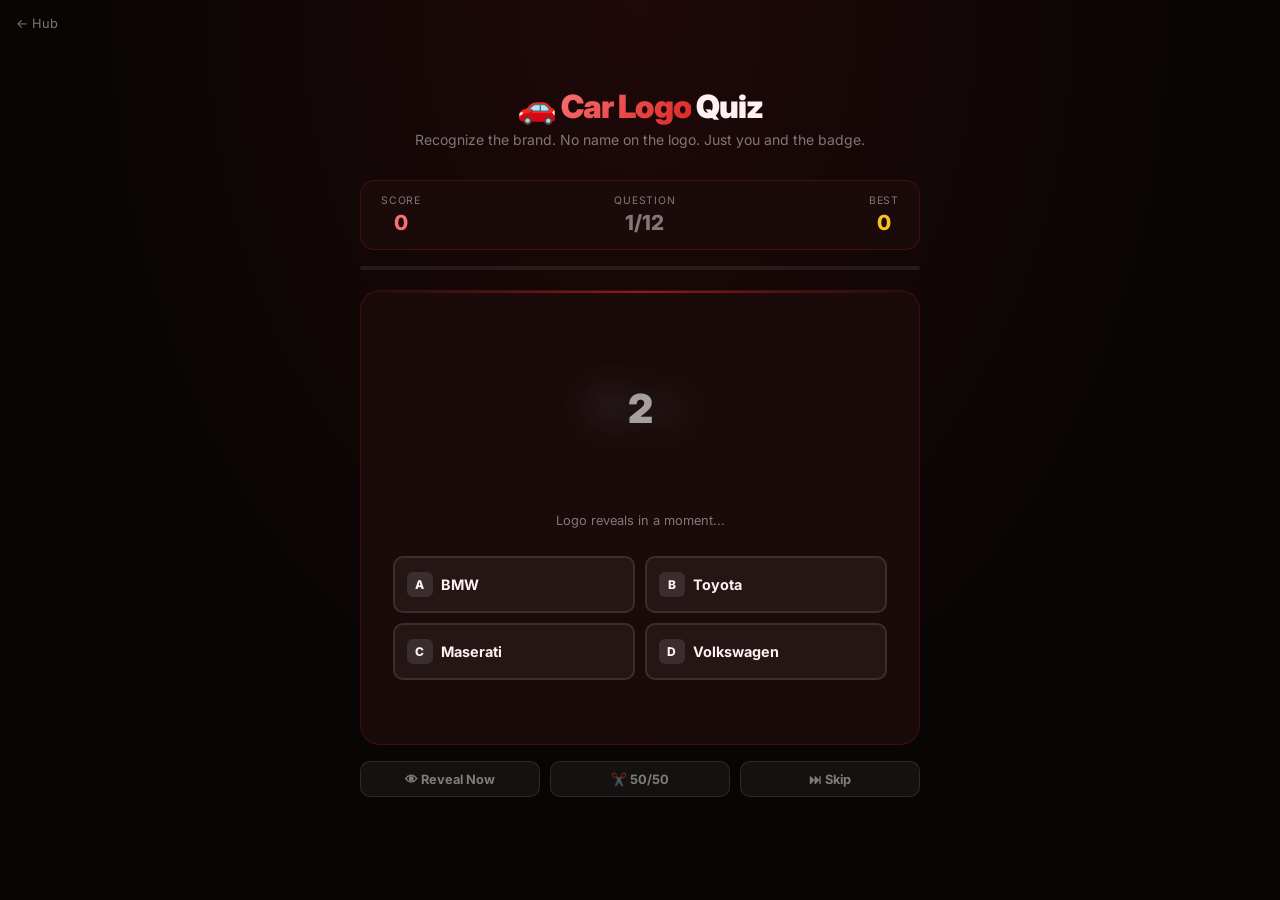
==== commit 13df2e20: "Car logo: use real brand logos from carlogos.org" ====
--- a/games/car-logo/public/index.html
+++ b/games/car-logo/public/index.html
@@ -14,8 +14,7 @@
       --green: #22c55e; --red: #f43f5e; --yellow: #fbbf24;
     }
     body {
-      background: var(--bg);
-      color: var(--text);
+      background: var(--bg); color: var(--text);
       font-family: 'Inter', sans-serif;
       min-height: 100vh;
       display: flex; flex-direction: column; align-items: center; justify-content: center;
@@ -59,14 +58,31 @@
     @keyframes cFlash { 0%{background:var(--surface)} 40%{background:rgba(34,197,94,0.15)} 100%{background:var(--surface)} }
     @keyframes shake { 0%,100%{transform:translateX(0)} 15%{transform:translateX(-8px)} 30%{transform:translateX(8px)} 45%{transform:translateX(-6px)} 60%{transform:translateX(6px)} 75%{transform:translateX(-3px)} 90%{transform:translateX(3px)} }
 
+    /* Logo display */
     .logo-display {
       display:flex; align-items:center; justify-content:center;
-      height:160px; margin-bottom:1.25rem;
-    }
-    .logo-display svg { width:auto; height:100%; max-width:200px; transition:filter 0.3s; }
-    .logo-display.blurred svg { filter:blur(12px) brightness(0.6); }
-
-    .brand-hint { text-align:center; font-size:0.8rem; color:var(--muted); margin-bottom:1.5rem; min-height:1.2rem; }
+      height:170px; margin-bottom:1.25rem;
+      position:relative;
+    }
+    .logo-img {
+      max-width:200px; max-height:150px;
+      width:auto; height:auto;
+      object-fit:contain;
+      transition:filter 0.5s ease, transform 0.3s ease;
+      filter:drop-shadow(0 4px 20px rgba(0,0,0,0.5));
+    }
+    .logo-img.blurred { filter:blur(18px) brightness(0.5) drop-shadow(0 4px 20px rgba(0,0,0,0.5)); transform:scale(1.05); }
+    .logo-img.revealed { filter:drop-shadow(0 4px 20px rgba(0,0,0,0.5)) drop-shadow(0 0 30px rgba(255,255,255,0.1)); transform:scale(1); }
+
+    /* countdown ring */
+    .reveal-countdown {
+      position:absolute; top:50%; left:50%; transform:translate(-50%,-50%);
+      font-size:2.5rem; font-weight:900; color:rgba(255,255,255,0.6);
+      pointer-events:none; transition:opacity 0.3s;
+    }
+    .reveal-countdown.hidden { opacity:0; }
+
+    .brand-hint { text-align:center; font-size:0.8rem; color:var(--muted); margin-bottom:1.5rem; min-height:1.2rem; transition:color 0.3s; }
 
     .options { display:grid; grid-template-columns:1fr 1fr; gap:0.65rem; }
     .opt {
@@ -76,12 +92,15 @@
       cursor:pointer; color:var(--text);
       transition:all 0.15s; text-align:left;
       display:flex; align-items:center; gap:0.5rem;
+      font-family:'Inter',sans-serif;
     }
     .opt:hover:not(:disabled) { border-color:var(--accent); background:rgba(220,38,38,0.1); transform:translateY(-1px); }
     .opt.correct { border-color:var(--green); background:rgba(34,197,94,0.12); color:var(--green); animation:popIn 0.25s cubic-bezier(0.34,1.56,0.64,1); }
     .opt.wrong { border-color:var(--red); background:rgba(244,63,94,0.1); color:var(--red); }
     .opt:disabled { cursor:default; }
     .opt-letter { width:1.6rem; height:1.6rem; border-radius:6px; background:rgba(255,255,255,0.1); display:flex; align-items:center; justify-content:center; font-size:0.75rem; font-weight:800; flex-shrink:0; }
+    .opt.correct .opt-letter { background:rgba(34,197,94,0.2); }
+    .opt.wrong .opt-letter { background:rgba(244,63,94,0.2); }
     @keyframes popIn { 0%{transform:scale(0.9)} 100%{transform:scale(1)} }
 
     .feedback { min-height:2rem; text-align:center; font-size:0.9rem; font-weight:700; padding:0.5rem 0; }
@@ -96,14 +115,14 @@
       color:var(--muted); font-size:0.8rem; font-weight:700; cursor:pointer;
       transition:all 0.15s; font-family:'Inter',sans-serif;
     }
-    .lifeline-btn:hover:not(:disabled) { border-color:rgba(255,255,255,0.3); color:var(--text); }
-    .lifeline-btn:disabled { opacity:0.35; cursor:default; }
+    .lifeline-btn:hover:not(:disabled) { border-color:rgba(255,255,255,0.3); color:var(--text); background:rgba(255,255,255,0.1); }
+    .lifeline-btn:disabled { opacity:0.3; cursor:default; }
 
     /* game over */
     #screen-over { display:none; text-align:center; }
     .over-emoji { font-size:4rem; margin-bottom:0.75rem; animation:popIn 0.4s cubic-bezier(0.34,1.56,0.64,1); }
     .over-title { font-size:2.2rem; font-weight:900; letter-spacing:-0.03em; margin-bottom:0.5rem; }
-    .over-sub { color:var(--muted); margin-bottom:2rem; font-size:0.9rem; }
+    .over-sub { color:var(--muted); margin-bottom:2rem; font-size:0.9rem; line-height:1.5; }
     .result-chips { display:flex; gap:0.75rem; justify-content:center; margin-bottom:2rem; }
     .chip { background:var(--surface); border:1px solid var(--border); border-radius:12px; padding:1rem 1.5rem; text-align:center; }
     .chip-val { font-size:2rem; font-weight:900; color:var(--accent2); }
@@ -124,7 +143,7 @@
   <div class="game">
     <div class="header">
       <h1>🚗 <span>Car Logo</span> Quiz</h1>
-      <p>Recognize the brand. No hints. Just you and the logo.</p>
+      <p>Recognize the brand. No name on the logo. Just you and the badge.</p>
     </div>
 
     <div id="screen-game">
@@ -137,14 +156,17 @@
       <div class="progress-wrap"><div class="progress-fill" id="prog" style="width:0%"></div></div>
 
       <div class="logo-card" id="logo-card">
-        <div class="logo-display blurred" id="logo-display"></div>
-        <div class="brand-hint" id="brand-hint">Identify the brand</div>
+        <div class="logo-display">
+          <img class="logo-img blurred" id="logo-img" src="" alt="Car logo" />
+          <div class="reveal-countdown" id="countdown">3</div>
+        </div>
+        <div class="brand-hint" id="brand-hint">Logo reveals in a moment...</div>
         <div class="options" id="options"></div>
         <div class="feedback" id="feedback"></div>
       </div>
 
       <div class="lifelines">
-        <button class="lifeline-btn" id="ll-reveal">👁 Reveal Logo</button>
+        <button class="lifeline-btn" id="ll-reveal">👁 Reveal Now</button>
         <button class="lifeline-btn" id="ll-fifty">✂️ 50/50</button>
         <button class="lifeline-btn" id="ll-skip">⏭ Skip</button>
       </div>
@@ -179,396 +201,210 @@
 function launchConfetti(){canvas.width=window.innerWidth;canvas.height=window.innerHeight;for(let i=0;i<120;i++){particles.push({x:Math.random()*canvas.width,y:-10,vx:(Math.random()-0.5)*6,vy:Math.random()*4+2,w:Math.random()*10+4,h:Math.random()*5+3,rot:Math.random()*360,vr:(Math.random()-0.5)*8,color:['#dc2626','#f87171','#22c55e','#fbbf24','#38bdf8','#a78bfa'][Math.floor(Math.random()*6)],alpha:1});}requestAnimationFrame(animateConfetti);}
 function animateConfetti(){ctx.clearRect(0,0,canvas.width,canvas.height);particles=particles.filter(p=>p.alpha>0.05);particles.forEach(p=>{p.x+=p.vx;p.y+=p.vy;p.rot+=p.vr;if(p.y>canvas.height*0.7)p.alpha-=0.02;ctx.save();ctx.translate(p.x,p.y);ctx.rotate(p.rot*Math.PI/180);ctx.globalAlpha=p.alpha;ctx.fillStyle=p.color;ctx.fillRect(-p.w/2,-p.h/2,p.w,p.h);ctx.restore();});if(particles.length)requestAnimationFrame(animateConfetti);}
 
-// ── CAR LOGOS (inline SVG) ──────────────────────────────────────────────────
+// ── CAR DATA ───────────────────────────────────────────────────────────────
+// Using carlogos.org for real brand logos (no text on logo)
+const BASE = 'https://www.carlogos.org/car-logos/';
+
 const CARS = [
-  {
-    brand: "BMW",
-    hint: "German luxury automaker — 'Bayerische Motoren Werke'",
-    founded: "1916, Munich",
-    svg: `<svg viewBox="0 0 100 100" xmlns="http://www.w3.org/2000/svg">
-      <circle cx="50" cy="50" r="48" fill="#fff" stroke="#1c1c1c" stroke-width="3"/>
-      <circle cx="50" cy="50" r="40" fill="#1c1c1c"/>
-      <path d="M50 10 A40 40 0 0 1 90 50 L50 50 Z" fill="#fff"/>
-      <path d="M50 50 A40 40 0 0 1 10 50 L50 50 Z" fill="#fff"/>
-      <path d="M50 10 A40 40 0 0 1 90 50 L50 50 Z" fill="#0166b2"/>
-      <path d="M50 90 A40 40 0 0 1 10 50 L50 50 Z" fill="#0166b2"/>
-      <circle cx="50" cy="50" r="16" fill="#1c1c1c" stroke="#fff" stroke-width="2"/>
-      <text x="50" y="55" text-anchor="middle" font-family="Arial" font-weight="900" font-size="11" fill="#fff">BMW</text>
-    </svg>`
-  },
-  {
-    brand: "Ferrari",
-    hint: "Italian supercar brand — prancing horse on yellow shield",
-    founded: "1939, Maranello",
-    svg: `<svg viewBox="0 0 100 120" xmlns="http://www.w3.org/2000/svg">
-      <rect x="5" y="5" width="90" height="110" rx="8" fill="#d62f22"/>
-      <rect x="5" y="5" width="90" height="30" rx="8" fill="#FFCC00"/>
-      <rect x="5" y="25" width="90" height="10" fill="#FFCC00"/>
-      <text x="50" y="28" text-anchor="middle" font-family="Arial" font-weight="900" font-size="14" fill="#000">FERRARI</text>
-      <!-- Horse body -->
-      <path d="M50 50 C40 48 35 55 36 62 C37 68 42 70 46 68 C44 72 42 80 45 85 C47 88 53 88 55 85 C58 80 56 72 54 68 C58 70 63 68 64 62 C65 55 60 48 50 50Z" fill="#000"/>
-      <!-- Horse legs -->
-      <line x1="44" y1="82" x2="42" y2="95" stroke="#000" stroke-width="3" stroke-linecap="round"/>
-      <line x1="48" y1="84" x2="47" y2="97" stroke="#000" stroke-width="3" stroke-linecap="round"/>
-      <line x1="52" y1="84" x2="53" y2="97" stroke="#000" stroke-width="3" stroke-linecap="round"/>
-      <line x1="56" y1="82" x2="58" y2="95" stroke="#000" stroke-width="3" stroke-linecap="round"/>
-      <!-- Horse head/neck -->
-      <ellipse cx="50" cy="45" rx="7" ry="9" fill="#000"/>
-      <ellipse cx="54" cy="38" rx="4" ry="6" fill="#000" transform="rotate(-15 54 38)"/>
-    </svg>`
-  },
-  {
-    brand: "Lamborghini",
-    hint: "Italian supercar — raging bull badge",
-    founded: "1963, Sant'Agata Bolognese",
-    svg: `<svg viewBox="0 0 120 80" xmlns="http://www.w3.org/2000/svg">
-      <rect x="2" y="2" width="116" height="76" rx="4" fill="#D4A017" stroke="#000" stroke-width="2"/>
-      <polygon points="60,8 100,72 20,72" fill="#000"/>
-      <!-- Bull silhouette -->
-      <ellipse cx="60" cy="45" rx="18" ry="14" fill="#D4A017"/>
-      <ellipse cx="60" cy="38" rx="10" ry="8" fill="#D4A017"/>
-      <!-- horns -->
-      <path d="M50 36 C44 28 42 22 46 20 C48 19 50 22 52 30Z" fill="#D4A017"/>
-      <path d="M70 36 C76 28 78 22 74 20 C72 19 70 22 68 30Z" fill="#D4A017"/>
-      <!-- eyes -->
-      <circle cx="56" cy="37" r="2" fill="#D4A017"/>
-      <circle cx="64" cy="37" r="2" fill="#D4A017"/>
-      <!-- nose -->
-      <ellipse cx="60" cy="42" rx="5" ry="3.5" fill="#8B6914"/>
-      <circle cx="58" cy="42" r="1.5" fill="#4a3800"/>
-      <circle cx="62" cy="42" r="1.5" fill="#4a3800"/>
-      <text x="60" y="76" text-anchor="middle" font-family="Arial" font-weight="900" font-size="8" fill="#000">LAMBORGHINI</text>
-    </svg>`
-  },
-  {
-    brand: "Mercedes-Benz",
-    hint: "German luxury brand — three-pointed star in a circle",
-    founded: "1926, Stuttgart",
-    svg: `<svg viewBox="0 0 100 100" xmlns="http://www.w3.org/2000/svg">
-      <circle cx="50" cy="50" r="46" fill="#fff" stroke="#c0c0c0" stroke-width="2"/>
-      <circle cx="50" cy="50" r="40" fill="#fff" stroke="#888" stroke-width="1.5"/>
-      <!-- 3-pointed star -->
-      <polygon points="50,12 56,42 88,50 56,58 50,88 44,58 12,50 44,42" fill="#1c1c1c"/>
-      <!-- refine to 3 points -->
-      <path d="M50 14 L54 44 L80 60 L50 50 L20 60 L46 44 Z" fill="#1c1c1c"/>
-      <path d="M50 14 L50 50 M80 60 L50 50 M20 60 L50 50" stroke="#1c1c1c" stroke-width="6" stroke-linecap="round"/>
-      <circle cx="50" cy="50" r="6" fill="#fff" stroke="#1c1c1c" stroke-width="2"/>
-    </svg>`
-  },
-  {
-    brand: "Toyota",
-    hint: "Japanese giant — three overlapping ellipses",
-    founded: "1937, Japan",
-    svg: `<svg viewBox="0 0 160 80" xmlns="http://www.w3.org/2000/svg">
-      <rect width="160" height="80" fill="#EB0A1E"/>
-      <!-- Outer ellipse (body) -->
-      <ellipse cx="80" cy="40" rx="55" ry="28" fill="none" stroke="#fff" stroke-width="5"/>
-      <!-- Inner ellipse (crosspiece) -->
-      <ellipse cx="80" cy="40" rx="33" ry="16" fill="none" stroke="#fff" stroke-width="5"/>
-      <!-- Vertical ellipse -->
-      <ellipse cx="80" cy="40" rx="14" ry="28" fill="none" stroke="#fff" stroke-width="5"/>
-    </svg>`
-  },
-  {
-    brand: "Audi",
-    hint: "German brand — four interlocking rings representing four companies",
-    founded: "1909, Germany",
-    svg: `<svg viewBox="0 0 200 70" xmlns="http://www.w3.org/2000/svg">
-      <rect width="200" height="70" fill="#1c1c1c"/>
-      <circle cx="40" cy="35" r="25" fill="none" stroke="#fff" stroke-width="5"/>
-      <circle cx="80" cy="35" r="25" fill="none" stroke="#fff" stroke-width="5"/>
-      <circle cx="120" cy="35" r="25" fill="none" stroke="#fff" stroke-width="5"/>
-      <circle cx="160" cy="35" r="25" fill="none" stroke="#fff" stroke-width="5"/>
-    </svg>`
-  },
-  {
-    brand: "Porsche",
-    hint: "German sports car — horse on a striped crest",
-    founded: "1931, Stuttgart",
-    svg: `<svg viewBox="0 0 100 120" xmlns="http://www.w3.org/2000/svg">
-      <!-- Shield shape -->
-      <path d="M10 10 H90 V80 L50 115 L10 80 Z" fill="#1c1c1c" stroke="#c8a951" stroke-width="2"/>
-      <!-- Top band -->
-      <rect x="10" y="10" width="80" height="22" fill="#c8a951"/>
-      <!-- Left/right black bands -->
-      <rect x="10" y="32" width="20" height="28" fill="#1c1c1c"/>
-      <rect x="70" y="32" width="20" height="28" fill="#1c1c1c"/>
-      <!-- Center shield with antlers -->
-      <rect x="30" y="32" width="40" height="48" rx="3" fill="#c8a951"/>
-      <!-- Horse silhouette (simple) -->
-      <path d="M50 42 C45 40 40 45 41 52 C42 57 46 59 49 57 L48 68 L52 68 L51 57 C54 59 58 57 59 52 C60 45 55 40 50 42Z" fill="#1c1c1c"/>
-      <text x="50" y="110" text-anchor="middle" font-family="Arial" font-weight="900" font-size="9" fill="#c8a951">PORSCHE</text>
-    </svg>`
-  },
-  {
-    brand: "Ford",
-    hint: "American icon — blue oval, script lettering since 1927",
-    founded: "1903, Detroit",
-    svg: `<svg viewBox="0 0 160 80" xmlns="http://www.w3.org/2000/svg">
-      <ellipse cx="80" cy="40" rx="75" ry="36" fill="#003591"/>
-      <ellipse cx="80" cy="40" rx="68" ry="29" fill="none" stroke="#fff" stroke-width="2"/>
-      <text x="80" y="52" text-anchor="middle" font-family="Georgia, serif" font-style="italic" font-weight="700" font-size="36" fill="#fff">Ford</text>
-    </svg>`
-  },
-  {
-    brand: "Chevrolet",
-    hint: "American brand — golden bowtie badge since 1913",
-    founded: "1911, Detroit",
-    svg: `<svg viewBox="0 0 160 80" xmlns="http://www.w3.org/2000/svg">
-      <rect width="160" height="80" fill="#1c1c1c"/>
-      <!-- Bowtie shape -->
-      <path d="M10 25 H58 V15 H102 V25 H150 V55 H102 V65 H58 V55 H10 Z" fill="#D4A017" stroke="#fff" stroke-width="1"/>
-      <rect x="58" y="25" width="44" height="30" fill="#1c1c1c"/>
-    </svg>`
-  },
-  {
-    brand: "Tesla",
-    hint: "American EV pioneer — T inspired by electric motor cross-section",
-    founded: "2003, California",
-    svg: `<svg viewBox="0 0 100 120" xmlns="http://www.w3.org/2000/svg">
-      <rect width="100" height="120" fill="#cc0000"/>
-      <!-- Tesla T -->
-      <path d="M20 25 H80 V38 H57 V95 H43 V38 H20 Z" fill="#fff"/>
-      <!-- Top arc detail -->
-      <path d="M20 25 Q50 15 80 25" fill="none" stroke="#fff" stroke-width="4"/>
-      <path d="M35 25 Q50 32 65 25" fill="#cc0000"/>
-    </svg>`
-  },
-  {
-    brand: "Honda",
-    hint: "Japanese giant — stylized H badge",
-    founded: "1948, Japan",
-    svg: `<svg viewBox="0 0 100 80" xmlns="http://www.w3.org/2000/svg">
-      <rect width="100" height="80" fill="#CC0000"/>
-      <!-- H shape -->
-      <rect x="20" y="15" width="14" height="50" fill="#fff"/>
-      <rect x="66" y="15" width="14" height="50" fill="#fff"/>
-      <rect x="20" y="32" width="60" height="16" fill="#fff"/>
-    </svg>`
-  },
-  {
-    brand: "Volkswagen",
-    hint: "German 'People's Car' — VW stacked in a circle",
-    founded: "1937, Wolfsburg",
-    svg: `<svg viewBox="0 0 100 100" xmlns="http://www.w3.org/2000/svg">
-      <circle cx="50" cy="50" r="48" fill="#003399"/>
-      <circle cx="50" cy="50" r="36" fill="none" stroke="#fff" stroke-width="2"/>
-      <!-- W bottom -->
-      <path d="M24 60 L36 38 L44 52 L50 40 L56 52 L64 38 L76 60" fill="none" stroke="#fff" stroke-width="5" stroke-linejoin="round"/>
-      <!-- V top -->
-      <path d="M36 38 L50 26 L64 38" fill="none" stroke="#fff" stroke-width="5" stroke-linejoin="round"/>
-    </svg>`
-  },
-  {
-    brand: "Maserati",
-    hint: "Italian luxury — trident from Bologna's Neptune fountain",
-    founded: "1914, Bologna",
-    svg: `<svg viewBox="0 0 100 120" xmlns="http://www.w3.org/2000/svg">
-      <!-- Shield -->
-      <path d="M8 8 H92 V90 L50 115 L8 90 Z" fill="#003893"/>
-      <path d="M8 8 H92 V90 L50 115 L8 90 Z" fill="none" stroke="#c8a951" stroke-width="2"/>
-      <!-- Trident -->
-      <line x1="50" y1="20" x2="50" y2="98" stroke="#fff" stroke-width="6" stroke-linecap="round"/>
-      <!-- Left prong -->
-      <path d="M30 20 L30 48 Q30 52 34 52 Q38 52 38 48 L38 35" fill="none" stroke="#fff" stroke-width="5" stroke-linecap="round"/>
-      <!-- Right prong -->
-      <path d="M70 20 L70 48 Q70 52 66 52 Q62 52 62 48 L62 35" fill="none" stroke="#fff" stroke-width="5" stroke-linecap="round"/>
-      <!-- Center prong top -->
-      <path d="M46 20 L50 14 L54 20" fill="none" stroke="#fff" stroke-width="4" stroke-linejoin="round"/>
-    </svg>`
-  },
-  {
-    brand: "Bugatti",
-    hint: "French hypercar — red oval with EB initials and macaron dots",
-    founded: "1909, Alsace",
-    svg: `<svg viewBox="0 0 140 80" xmlns="http://www.w3.org/2000/svg">
-      <ellipse cx="70" cy="40" rx="65" ry="35" fill="#C41E3A"/>
-      <ellipse cx="70" cy="40" rx="55" ry="27" fill="#1c1c1c"/>
-      <!-- EB letters -->
-      <text x="70" y="48" text-anchor="middle" font-family="Georgia,serif" font-weight="700" font-size="26" fill="#C41E3A">EB</text>
-      <!-- Macaron dots top/bottom -->
-      <ellipse cx="70" cy="13" rx="25" ry="5" fill="#C41E3A"/>
-      <ellipse cx="70" cy="67" rx="25" ry="5" fill="#C41E3A"/>
-    </svg>`
-  },
-  {
-    brand: "Bentley",
-    hint: "British ultra-luxury — winged B badge since 1919",
-    founded: "1919, Crewe",
-    svg: `<svg viewBox="0 0 160 80" xmlns="http://www.w3.org/2000/svg">
-      <rect width="160" height="80" rx="8" fill="#1c2c4c"/>
-      <!-- Wings left -->
-      <path d="M80 40 C60 20 20 15 8 28 C4 33 8 40 15 40 C30 40 50 34 80 40Z" fill="#C8A951"/>
-      <!-- Wings right -->
-      <path d="M80 40 C100 20 140 15 152 28 C156 33 152 40 145 40 C130 40 110 34 80 40Z" fill="#C8A951"/>
-      <!-- B circle -->
-      <circle cx="80" cy="40" r="20" fill="#1c2c4c" stroke="#C8A951" stroke-width="3"/>
-      <text x="80" y="47" text-anchor="middle" font-family="Georgia,serif" font-weight="700" font-size="22" fill="#C8A951">B</text>
-    </svg>`
-  },
-  {
-    brand: "Rolls-Royce",
-    hint: "British ultra-luxury — Spirit of Ecstasy hood ornament, interlocking RR",
-    founded: "1906, Manchester",
-    svg: `<svg viewBox="0 0 100 120" xmlns="http://www.w3.org/2000/svg">
-      <!-- Background -->
-      <rect width="100" height="120" fill="#1c1c1c"/>
-      <!-- Spirit of Ecstasy (simplified) -->
-      <ellipse cx="50" cy="30" rx="12" ry="14" fill="#c8a951"/>
-      <!-- Wings -->
-      <path d="M38 30 C20 22 10 28 12 36 C14 42 28 40 38 35Z" fill="#c8a951"/>
-      <path d="M62 30 C80 22 90 28 88 36 C86 42 72 40 62 35Z" fill="#c8a951"/>
-      <!-- body/dress shape -->
-      <path d="M40 42 C40 55 45 65 50 68 C55 65 60 55 60 42Z" fill="#c8a951"/>
-      <!-- RR badge -->
-      <rect x="20" y="78" width="60" height="32" rx="4" fill="#c8a951"/>
-      <text x="50" y="100" text-anchor="middle" font-family="Georgia,serif" font-weight="700" font-size="18" fill="#1c1c1c">RR</text>
-    </svg>`
-  }
+  { brand:"BMW",          img: BASE+"bmw-logo.png",           hint:"German luxury — Bayerische Motoren Werke, Munich 1916" },
+  { brand:"Mercedes-Benz",img: BASE+"mercedes-benz-logo.png", hint:"German luxury — three-pointed star represents land, sea and air" },
+  { brand:"Audi",         img: BASE+"audi-logo.png",          hint:"German brand — four rings representing four merged companies" },
+  { brand:"Ferrari",      img: BASE+"ferrari-logo.png",       hint:"Italian supercar — prancing horse on a yellow shield" },
+  { brand:"Lamborghini",  img: BASE+"lamborghini-logo.png",   hint:"Italian supercar — raging bull, named after fighting bulls" },
+  { brand:"Porsche",      img: BASE+"porsche-logo.png",       hint:"German sports car — Stuttgart coat of arms with a horse" },
+  { brand:"Toyota",       img: BASE+"toyota-logo.png",        hint:"Japanese giant — three ellipses representing customer, product and progress" },
+  { brand:"Ford",         img: BASE+"ford-logo.png",          hint:"American icon — blue oval badge, family name since 1903" },
+  { brand:"Volkswagen",   img: BASE+"volkswagen-logo.png",    hint:"German — 'People's Car', VW stacked in a circle" },
+  { brand:"Honda",        img: BASE+"honda-logo.png",         hint:"Japanese — stylized H, founded by Soichiro Honda in 1948" },
+  { brand:"Tesla",        img: BASE+"tesla-logo.png",         hint:"American EV pioneer — T inspired by electric motor cross-section" },
+  { brand:"Chevrolet",    img: BASE+"chevrolet-logo.png",     hint:"American — golden bowtie badge since 1913" },
+  { brand:"Maserati",     img: BASE+"maserati-logo.png",      hint:"Italian luxury — trident from Bologna's Neptune fountain" },
+  { brand:"Bugatti",      img: BASE+"bugatti-logo.png",       hint:"French hypercar — EB initials for Ettore Bugatti, founded 1909" },
+  { brand:"Bentley",      img: BASE+"bentley-logo.png",       hint:"British luxury — winged B badge, hand-built in Crewe since 1919" },
+  { brand:"Rolls-Royce",  img: BASE+"rolls-royce-logo.png",   hint:"British ultra-luxury — Spirit of Ecstasy hood ornament since 1906" },
 ];
 
+// ── GAME ───────────────────────────────────────────────────────────────────
 const ROUND = 12;
 let questions=[], cur=0, score=0, correct=0;
+let countdownTimer=null, llRevealUsed=false, llFiftyUsed=false;
 const getBest = () => parseInt(localStorage.getItem('car-best')||'0');
 
-function shuffle(a){return [...a].sort(()=>Math.random()-0.5);}
-function getWrong(correct, all){return shuffle(all.filter(c=>c.brand!==correct.brand)).slice(0,3).map(c=>c.brand);}
+function shuffle(a){ return [...a].sort(()=>Math.random()-0.5); }
+
+function getWrong(q, all){
+  return shuffle(all.filter(c=>c.brand!==q.brand)).slice(0,3).map(c=>c.brand);
+}
 
 function startGame(){
-  questions=shuffle(CARS).slice(0,ROUND);
-  cur=0;score=0;correct=0;
-  document.getElementById('best').textContent=getBest();
-  document.getElementById('screen-over').style.display='none';
-  document.getElementById('screen-game').style.display='block';
+  questions = shuffle(CARS).slice(0, ROUND);
+  cur=0; score=0; correct=0;
+  llRevealUsed=false; llFiftyUsed=false;
+  document.getElementById('best').textContent = getBest();
+  document.getElementById('screen-over').style.display = 'none';
+  document.getElementById('screen-game').style.display = 'block';
   resetLifelines();
   loadQ();
 }
 
-let llRevealUsed=false, llFiftyUsed=false;
 function resetLifelines(){
-  llRevealUsed=false; llFiftyUsed=false;
-  document.getElementById('ll-reveal').disabled=false;
-  document.getElementById('ll-fifty').disabled=false;
-  document.getElementById('ll-skip').disabled=false;
+  llRevealUsed = false; llFiftyUsed = false;
+  document.getElementById('ll-reveal').disabled = false;
+  document.getElementById('ll-fifty').disabled = false;
+  document.getElementById('ll-skip').disabled = false;
 }
 
 function loadQ(){
-  const q=questions[cur];
-  document.getElementById('qnum').textContent=`${cur+1}/${ROUND}`;
-  document.getElementById('score').textContent=score;
-  document.getElementById('feedback').textContent='';
-  document.getElementById('feedback').className='feedback';
-  document.getElementById('prog').style.width=`${(cur/ROUND)*100}%`;
-  document.getElementById('brand-hint').textContent='Identify the brand';
-
-  // render logo blurred
-  const display=document.getElementById('logo-display');
-  display.innerHTML=q.svg;
-  display.className='logo-display blurred';
-
-  // reveal after 1.2s
-  setTimeout(()=>display.classList.remove('blurred'), 1200);
-
-  // options
-  const opts=shuffle([q.brand,...getWrong(q,CARS)]);
-  const letters=['A','B','C','D'];
-  const container=document.getElementById('options');
-  container.innerHTML='';
-  opts.forEach((opt,i)=>{
-    const btn=document.createElement('button');
-    btn.className='opt';
-    btn.innerHTML=`<span class="opt-letter">${letters[i]}</span>${opt}`;
-    btn.dataset.brand=opt;
-    btn.addEventListener('click',()=>answer(btn,opt,q));
+  const q = questions[cur];
+  document.getElementById('qnum').textContent = `${cur+1}/${ROUND}`;
+  document.getElementById('score').textContent = score;
+  document.getElementById('prog').style.width = `${(cur/ROUND)*100}%`;
+  document.getElementById('feedback').textContent = '';
+  document.getElementById('feedback').className = 'feedback';
+  document.getElementById('brand-hint').textContent = 'Logo reveals in a moment...';
+  document.getElementById('brand-hint').style.color = '';
+
+  // Set logo — start blurred
+  const img = document.getElementById('logo-img');
+  img.src = q.img;
+  img.className = 'logo-img blurred';
+
+  // Countdown: 3, 2, 1, reveal
+  const cd = document.getElementById('countdown');
+  cd.classList.remove('hidden');
+  let count = 3;
+  cd.textContent = count;
+  clearInterval(countdownTimer);
+  countdownTimer = setInterval(()=>{
+    count--;
+    if(count > 0){ cd.textContent = count; }
+    else {
+      clearInterval(countdownTimer);
+      cd.classList.add('hidden');
+      img.className = 'logo-img revealed';
+      document.getElementById('brand-hint').textContent = 'Which brand is this?';
+    }
+  }, 800);
+
+  // Build answer options immediately
+  const opts = shuffle([q.brand, ...getWrong(q, CARS)]);
+  const letters = ['A','B','C','D'];
+  const container = document.getElementById('options');
+  container.innerHTML = '';
+  opts.forEach((opt, i) => {
+    const btn = document.createElement('button');
+    btn.className = 'opt';
+    btn.innerHTML = `<span class="opt-letter">${letters[i]}</span>${opt}`;
+    btn.dataset.brand = opt;
+    btn.addEventListener('click', () => answer(btn, opt, q));
     container.appendChild(btn);
   });
 }
 
 function answer(btn, chosen, q){
-  document.querySelectorAll('.opt').forEach(b=>b.disabled=true);
-  document.getElementById('logo-display').classList.remove('blurred');
-  const card=document.getElementById('logo-card');
-  const fb=document.getElementById('feedback');
-  const msgs_good=["Recognized it! 🎯","That's a car person!","Easy for you 🔥","Let's go!","No hesitation!"];
-  const msgs_bad=[`That's ${q.brand}. Rookie mistake 😅`,`${q.brand} was right there bro`,`${q.brand} — remember the badge!`,`Nope. ${q.brand}. Keep studying.`];
-
-  if(chosen===q.brand){
+  clearInterval(countdownTimer);
+  document.getElementById('countdown').classList.add('hidden');
+  document.getElementById('logo-img').className = 'logo-img revealed';
+  document.querySelectorAll('.opt').forEach(b => b.disabled = true);
+
+  const card = document.getElementById('logo-card');
+  const fb = document.getElementById('feedback');
+  const hint = document.getElementById('brand-hint');
+
+  const msgs_good = ["Recognized it! 🎯","That's a car person!","No hesitation 🔥","Easy money.","Petrolhead energy!"];
+  const msgs_bad = [`Nope — that's ${q.brand} 😅`,`${q.brand} was right there bro`,`${q.brand}. Study the badges.`,`Not even close. It's ${q.brand}.`];
+
+  if(chosen === q.brand){
     btn.classList.add('correct');
-    score+=10; correct++;
+    score += 10; correct++;
     sfxCorrect();
     card.classList.add('correct-flash');
-    setTimeout(()=>card.classList.remove('correct-flash'),500);
-    fb.className='feedback good';
-    fb.textContent=msgs_good[Math.floor(Math.random()*msgs_good.length)];
-    document.getElementById('brand-hint').textContent=q.hint;
+    setTimeout(()=>card.classList.remove('correct-flash'), 500);
+    fb.className = 'feedback good';
+    fb.textContent = msgs_good[Math.floor(Math.random()*msgs_good.length)];
+    hint.textContent = q.hint;
+    hint.style.color = 'rgba(255,255,255,0.7)';
   } else {
     btn.classList.add('wrong');
-    document.querySelectorAll('.opt').forEach(b=>{if(b.dataset.brand===q.brand)b.classList.add('correct');});
+    document.querySelectorAll('.opt').forEach(b => {
+      if(b.dataset.brand === q.brand) b.classList.add('correct');
+    });
     sfxWrong();
     card.classList.add('wrong-flash');
-    setTimeout(()=>card.classList.remove('wrong-flash'),450);
-    fb.className='feedback bad';
-    fb.textContent=msgs_bad[Math.floor(Math.random()*msgs_bad.length)];
-    document.getElementById('brand-hint').textContent=q.hint;
+    setTimeout(()=>card.classList.remove('wrong-flash'), 450);
+    fb.className = 'feedback bad';
+    fb.textContent = msgs_bad[Math.floor(Math.random()*msgs_bad.length)];
+    hint.textContent = q.hint;
+    hint.style.color = 'rgba(255,255,255,0.5)';
   }
-  document.getElementById('score').textContent=score;
-  setTimeout(next,2000);
+  document.getElementById('score').textContent = score;
+  setTimeout(next, 2200);
 }
 
 function next(){
   cur++;
-  if(cur>=questions.length) endGame();
-  else { resetLifelinesPerQ(); loadQ(); }
-}
-
-function resetLifelinesPerQ(){
-  // lifelines are per-game, not per-question - don't reset
+  if(cur >= questions.length) endGame();
+  else loadQ();
 }
 
 function endGame(){
-  document.getElementById('screen-game').style.display='none';
-  document.getElementById('screen-over').style.display='block';
-  const prev=getBest();
-  if(score>prev)localStorage.setItem('car-best',score);
-  const best=Math.max(prev,score);
-  document.getElementById('res-score').textContent=score;
-  document.getElementById('res-correct').textContent=`${correct}/${ROUND}`;
-  document.getElementById('res-best').textContent=best;
-  document.getElementById('prog').style.width='100%';
-
-  const pct=correct/ROUND;
+  clearInterval(countdownTimer);
+  document.getElementById('screen-game').style.display = 'none';
+  document.getElementById('screen-over').style.display = 'block';
+  const prev = getBest();
+  if(score > prev) localStorage.setItem('car-best', score);
+  const best = Math.max(prev, score);
+  document.getElementById('res-score').textContent = score;
+  document.getElementById('res-correct').textContent = `${correct}/${ROUND}`;
+  document.getElementById('res-best').textContent = best;
+  document.getElementById('prog').style.width = '100%';
+
+  const pct = correct/ROUND;
   let emoji,title,sub;
-  if(pct>=0.9){emoji='🏆';title='Petrolhead certified!';sub='You clearly spend too much time on YouTube watching car videos. Respect.';sfxWin();launchConfetti();}
-  else if(pct>=0.6){emoji='🚀';title='Solid car knowledge!';sub='You know your badges. A few exotics caught you out but you held your own.'}
-  else if(pct>=0.3){emoji='🚗';title='Getting there...';sub='Some of those are tricky. Study up on the European brands especially.'}
-  else{emoji='😅';title='Maybe stick to walking?';sub='It\'s okay. Not everyone needs to know what a Maserati badge looks like. But now you do.'}
-  document.getElementById('over-emoji').textContent=emoji;
-  document.getElementById('over-title').textContent=title;
-  document.getElementById('over-sub').textContent=sub;
-}
-
-// Lifelines
-document.getElementById('ll-reveal').addEventListener('click',()=>{
-  if(llRevealUsed)return;
-  llRevealUsed=true;
-  document.getElementById('ll-reveal').disabled=true;
-  document.getElementById('logo-display').classList.remove('blurred');
-  document.getElementById('brand-hint').textContent=questions[cur].hint;
+  if(pct >= 0.9){ emoji='🏆'; title='Petrolhead certified!'; sub='You clearly spend too much time watching Top Gear. Respect.'; sfxWin(); launchConfetti(); }
+  else if(pct >= 0.6){ emoji='🚀'; title='Solid car knowledge!'; sub='You know your badges. A few exotics caught you out but you held your own.'; }
+  else if(pct >= 0.3){ emoji='🚗'; title='Getting there...'; sub='Some of those are genuinely tricky. Study up on the European marques.'; }
+  else { emoji='😅'; title='Maybe stick to public transit?'; sub='It\'s okay. Not everyone grew up reading car magazines. But now you will.'; }
+  document.getElementById('over-emoji').textContent = emoji;
+  document.getElementById('over-title').textContent = title;
+  document.getElementById('over-sub').textContent = sub;
+}
+
+// ── LIFELINES ──────────────────────────────────────────────────────────────
+document.getElementById('ll-reveal').addEventListener('click', () => {
+  if(llRevealUsed) return;
+  llRevealUsed = true;
+  document.getElementById('ll-reveal').disabled = true;
+  clearInterval(countdownTimer);
+  document.getElementById('countdown').classList.add('hidden');
+  document.getElementById('logo-img').className = 'logo-img revealed';
+  document.getElementById('brand-hint').textContent = questions[cur].hint;
+  document.getElementById('brand-hint').style.color = 'rgba(255,255,255,0.7)';
 });
-document.getElementById('ll-fifty').addEventListener('click',()=>{
-  if(llFiftyUsed)return;
-  llFiftyUsed=true;
-  document.getElementById('ll-fifty').disabled=true;
-  const correct=questions[cur].brand;
-  const opts=document.querySelectorAll('.opt');
-  let removed=0;
-  opts.forEach(b=>{if(b.dataset.brand!==correct&&removed<2){b.disabled=true;b.style.opacity='0.25';removed++;}});
+
+document.getElementById('ll-fifty').addEventListener('click', () => {
+  if(llFiftyUsed) return;
+  llFiftyUsed = true;
+  document.getElementById('ll-fifty').disabled = true;
+  const correct = questions[cur].brand;
+  const opts = document.querySelectorAll('.opt');
+  let removed = 0;
+  opts.forEach(b => {
+    if(b.dataset.brand !== correct && removed < 2){
+      b.disabled = true;
+      b.style.opacity = '0.2';
+      removed++;
+    }
+  });
 });
-document.getElementById('ll-skip').addEventListener('click',()=>{
-  document.getElementById('ll-skip').disabled=true;
+
+document.getElementById('ll-skip').addEventListener('click', () => {
+  clearInterval(countdownTimer);
+  document.getElementById('ll-skip').disabled = true;
   next();
 });
-document.getElementById('btn-restart').addEventListener('click',startGame);
+
+document.getElementById('btn-restart').addEventListener('click', startGame);
 
 startGame();
 </script>
